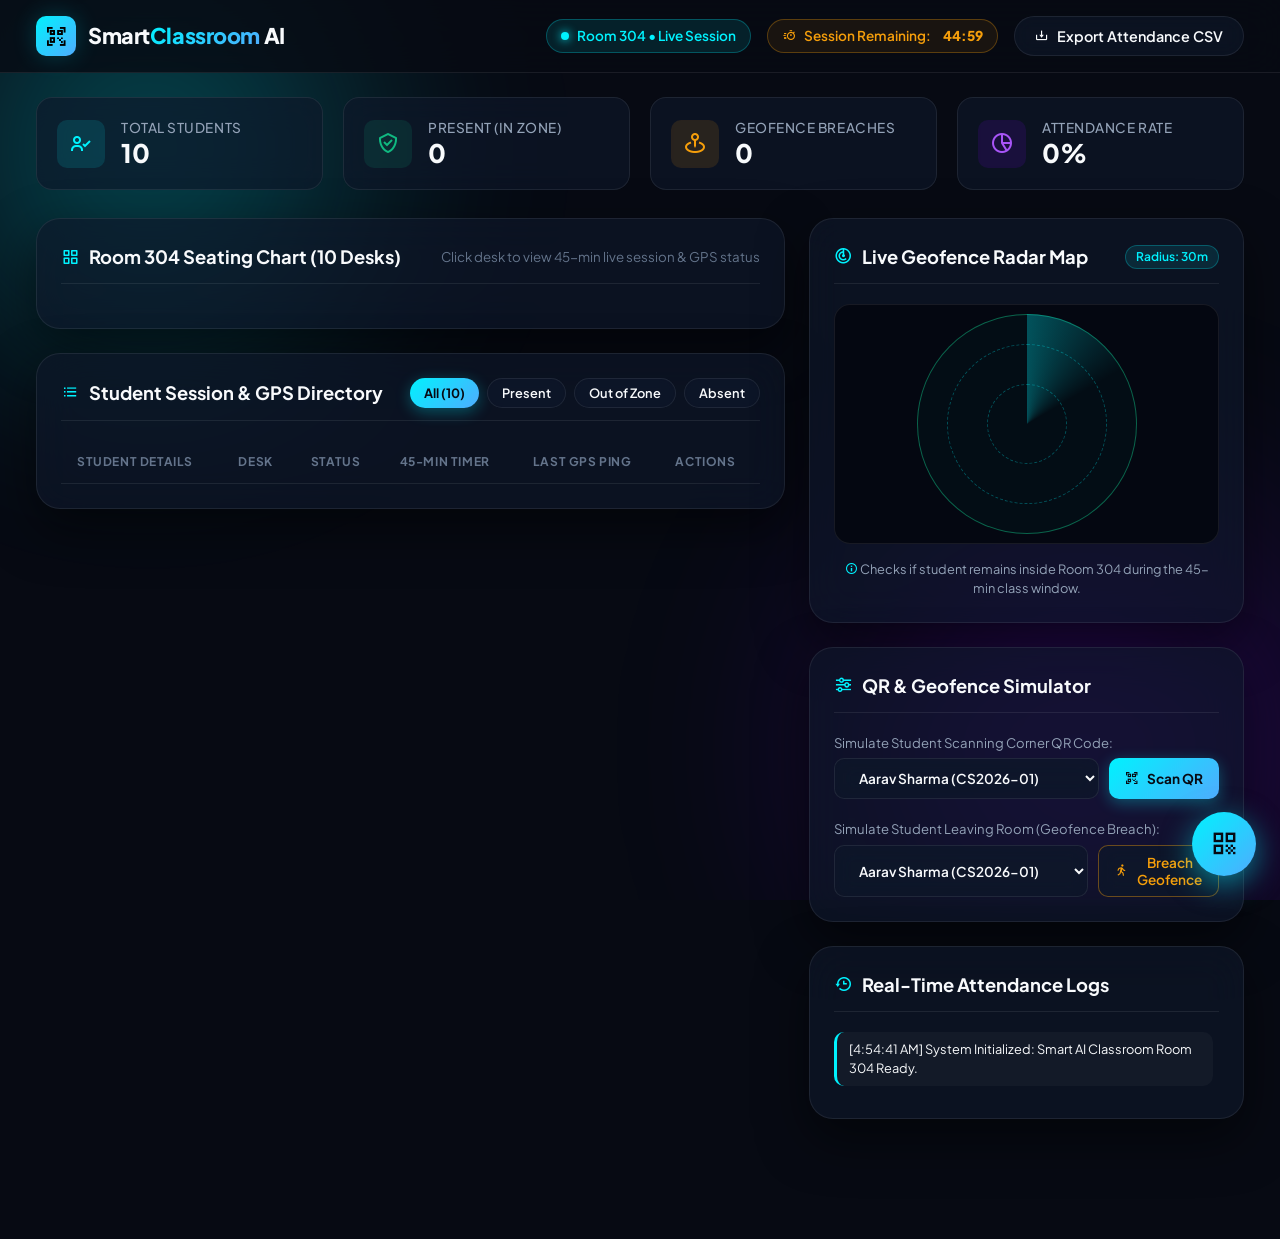
==== index.html @ 7c2583da "Initial commit: Smart Classroom System" ====
<!DOCTYPE html>
<html lang="en">
<head>
    <meta charset="UTF-8">
    <meta name="viewport" content="width=device-width, initial-scale=1.0">
    <meta name="description" content="Smart AI Classroom - Real-time QR Code Attendance, 45-Min Class Timer Session, and Live GPS Geolocation Tracking System.">
    <title>Smart AI Classroom – Live QR Attendance & GPS Tracker</title>
    
    <!-- Fonts & Icons -->
    <link rel="preconnect" href="https://fonts.googleapis.com">
    <link rel="preconnect" href="https://fonts.gstatic.com" crossorigin>
    <link href="https://fonts.googleapis.com/css2?family=Outfit:wght@400;500;600;700;800&family=Plus+Jakarta+Sans:wght@400;500;600;700;800&display=swap" rel="stylesheet">
    <link href="https://unpkg.com/boxicons@2.1.4/css/boxicons.min.css" rel="stylesheet">
    
    <!-- CSS Stylesheet -->
    <link rel="stylesheet" href="css/styles.css">
</head>
<body>

    <!-- Animated Glowing Background -->
    <div class="app-bg-glow">
        <div class="bg-orb bg-orb-1"></div>
        <div class="bg-orb bg-orb-2"></div>
    </div>

    <!-- Toast Notifications Container -->
    <div id="toast-container"></div>

    <!-- ========== NAVIGATION BAR ========== -->
    <nav class="navbar">
        <div class="brand">
            <div class="brand-icon"><i class='bx bx-qr-scan'></i></div>
            <div class="brand-text">Smart<span>Classroom</span> AI</div>
        </div>

        <div class="header-actions">
            <div class="badge-pill">
                <div class="pulse-dot"></div>
                Room 304 • Live Session
            </div>

            <div class="badge-pill" style="border-color: rgba(245, 158, 11, 0.3); color: var(--warning-amber); background: rgba(245, 158, 11, 0.08);">
                <i class='bx bx-timer'></i> Session Remaining: <span id="globalClassTimer" style="margin-left: 4px; font-weight: 800;">45:00</span>
            </div>

            <button class="btn-glass" onclick="App.exportCSVReport()">
                <i class='bx bx-download'></i> Export Attendance CSV
            </button>
        </div>
    </nav>

    <!-- ========== MAIN DASHBOARD CONTAINER ========== -->
    <main class="main-container">

        <!-- Top Metrics Stats Banner -->
        <section class="stats-banner">
            <div class="stat-card">
                <div class="stat-icon cyan"><i class='bx bx-user-check'></i></div>
                <div class="stat-info">
                    <h4>Total Students</h4>
                    <div class="stat-value" id="totalStudentsCount">10</div>
                </div>
            </div>

            <div class="stat-card">
                <div class="stat-icon green"><i class='bx bx-check-shield'></i></div>
                <div class="stat-info">
                    <h4>Present (In Zone)</h4>
                    <div class="stat-value" id="presentCount">0</div>
                </div>
            </div>

            <div class="stat-card">
                <div class="stat-icon amber"><i class='bx bx-map-pin'></i></div>
                <div class="stat-info">
                    <h4>Geofence Breaches</h4>
                    <div class="stat-value" id="breachAlertCount">0</div>
                </div>
            </div>

            <div class="stat-card">
                <div class="stat-icon purple"><i class='bx bx-pie-chart-alt-2'></i></div>
                <div class="stat-info">
                    <h4>Attendance Rate</h4>
                    <div class="stat-value" id="attendanceRate">0%</div>
                </div>
            </div>
        </section>

        <!-- Main Dashboard Grid Layout -->
        <div class="dashboard-grid">

            <!-- LEFT COLUMN: Interactive Seating Grid & Student Roster -->
            <div class="left-column" style="display: flex; flex-direction: column; gap: 24px;">
                
                <!-- Interactive Classroom Seating Grid -->
                <div class="glass-panel">
                    <div class="panel-header">
                        <div class="panel-title">
                            <i class='bx bx-grid-alt'></i> Room 304 Seating Chart (10 Desks)
                        </div>
                        <small style="color: var(--text-muted);">Click desk to view 45-min live session & GPS status</small>
                    </div>

                    <div class="seating-grid-container" id="seatingGridContainer">
                        <!-- Rendered dynamically by app.js -->
                    </div>
                </div>

                <!-- Complete Student Roster Table -->
                <div class="glass-panel">
                    <div class="panel-header">
                        <div class="panel-title">
                            <i class='bx bx-list-ul'></i> Student Session & GPS Directory
                        </div>

                        <div style="display: flex; gap: 8px;">
                            <button class="btn-primary filter-btn" data-filter="all" style="padding: 6px 14px; font-size: 0.8rem;">All (10)</button>
                            <button class="btn-glass filter-btn" data-filter="present" style="padding: 6px 14px; font-size: 0.8rem;">Present</button>
                            <button class="btn-glass filter-btn" data-filter="breach" style="padding: 6px 14px; font-size: 0.8rem;">Out of Zone</button>
                            <button class="btn-glass filter-btn" data-filter="absent" style="padding: 6px 14px; font-size: 0.8rem;">Absent</button>
                        </div>
                    </div>

                    <table class="roster-table">
                        <thead>
                            <tr>
                                <th>Student Details</th>
                                <th>Desk</th>
                                <th>Status</th>
                                <th>45-Min Timer</th>
                                <th>Last GPS Ping</th>
                                <th>Actions</th>
                            </tr>
                        </thead>
                        <tbody id="studentTableBody">
                            <!-- Rendered dynamically by app.js -->
                        </tbody>
                    </table>
                </div>

            </div>

            <!-- RIGHT COLUMN: Radar Geofence Map, QR Simulation Controls, Logs -->
            <div class="right-column" style="display: flex; flex-direction: column; gap: 24px;">

                <!-- Live Classroom Geofence Radar Map -->
                <div class="glass-panel">
                    <div class="panel-header">
                        <div class="panel-title">
                            <i class='bx bx-radar'></i> Live Geofence Radar Map
                        </div>
                        <span class="badge-pill" style="font-size: 0.75rem; padding: 2px 10px;">Radius: 30m</span>
                    </div>

                    <div class="radar-map-container" id="radarMapContainer">
                        <div class="radar-circle radar-circle-1"></div>
                        <div class="radar-circle radar-circle-2"></div>
                        <div class="radar-circle radar-circle-3"></div>
                        <div class="radar-sweep"></div>
                    </div>

                    <div style="font-size: 0.8rem; color: var(--text-secondary); text-align: center;">
                        <i class='bx bx-info-circle' style="color: var(--primary-cyan);"></i> Checks if student remains inside Room 304 during the 45-min class window.
                    </div>
                </div>

                <!-- Simulation & Testing Controls -->
                <div class="glass-panel">
                    <div class="panel-header">
                        <div class="panel-title">
                            <i class='bx bx-slider-alt'></i> QR & Geofence Simulator
                        </div>
                    </div>

                    <!-- Simulate QR Scan -->
                    <form id="simulateScanForm" style="margin-bottom: 20px;">
                        <label style="font-size: 0.82rem; color: var(--text-secondary); display: block; margin-bottom: 6px;">
                            Simulate Student Scanning Corner QR Code:
                        </label>
                        <div style="display: flex; gap: 10px;">
                            <select id="scanStudentSelect" class="btn-glass" style="flex: 1; border-radius: var(--radius-sm); outline: none; font-size: 0.85rem;">
                                <!-- Filled by JS -->
                            </select>
                            <button type="submit" class="btn-primary" style="border-radius: var(--radius-sm); font-size: 0.85rem; padding: 8px 16px;">
                                <i class='bx bx-qr-scan'></i> Scan QR
                            </button>
                        </div>
                    </form>

                    <!-- Simulate Geofence Breach -->
                    <form id="simulateBreachForm">
                        <label style="font-size: 0.82rem; color: var(--text-secondary); display: block; margin-bottom: 6px;">
                            Simulate Student Leaving Room (Geofence Breach):
                        </label>
                        <div style="display: flex; gap: 10px;">
                            <select id="breachStudentSelect" class="btn-glass" style="flex: 1; border-radius: var(--radius-sm); outline: none; font-size: 0.85rem;">
                                <!-- Filled by JS -->
                            </select>
                            <button type="submit" class="btn-glass" style="border-color: rgba(245, 158, 11, 0.4); color: var(--warning-amber); border-radius: var(--radius-sm); font-size: 0.85rem; padding: 8px 16px;">
                                <i class='bx bx-walk'></i> Breach Geofence
                            </button>
                        </div>
                    </form>
                </div>

                <!-- Real-time Activity Logs -->
                <div class="glass-panel">
                    <div class="panel-header">
                        <div class="panel-title">
                            <i class='bx bx-history'></i> Real-Time Attendance Logs
                        </div>
                    </div>

                    <div class="activity-logs-box" id="activityLogsContainer">
                        <!-- Filled dynamically -->
                    </div>
                </div>

            </div>

        </div>

    </main>

    <!-- ========== FLOATING SIDE-CORNER QR CODE WIDGET ========== -->
    <div class="floating-qr-widget">
        <!-- Floating Toggle Button -->
        <button class="qr-toggle-btn" id="qrToggleBtn" title="Open Dynamic Attendance QR Code">
            <i class='bx bx-qr'></i>
        </button>

        <!-- Side Corner QR Modal -->
        <div class="qr-widget-modal" id="qrWidgetModal">
            <div style="display: flex; justify-content: space-between; align-items: center; margin-bottom: 8px;">
                <strong style="font-size: 0.95rem;">Corner Attendance QR</strong>
                <span class="badge-pill" style="font-size: 0.7rem; padding: 2px 8px;">Auto-Refresh 30s</span>
            </div>
            
            <p style="font-size: 0.78rem; color: var(--text-secondary);">
                Scan this QR using student app upon entering Room 304 to register your 45-min class session.
            </p>

            <div class="qr-container" id="qrCodeContainer">
                <!-- QR Code Image Rendered by qrcode.js -->
            </div>

            <div style="text-align: center;">
                <span id="qrTokenHash" style="font-family: monospace; font-size: 0.75rem; color: var(--primary-cyan);">Token: GENERATING...</span>
            </div>
        </div>
    </div>

    <!-- JavaScript Scripts -->
    <script src="data/students.js"></script>
    <script src="js/location.js"></script>
    <script src="js/timer.js"></script>
    <script src="js/qrcode.js"></script>
    <script src="js/app.js"></script>
</body>
</html>
---- css/styles.css ----
/* ============================================================
   SMART CLASSROOM DASHBOARD & QR ATTENDANCE DESIGN SYSTEM
   ============================================================ */

:root {
    --bg-dark: #070a13;
    --bg-card: rgba(15, 23, 42, 0.65);
    --bg-card-hover: rgba(30, 41, 59, 0.85);
    --border-color: rgba(255, 255, 255, 0.08);
    --border-glow: rgba(0, 242, 254, 0.25);
    
    --primary-cyan: #00F2FE;
    --primary-purple: #4FACFE;
    --accent-glow: linear-gradient(135deg, #00F2FE 0%, #4FACFE 100%);
    
    --success-green: #10B981;
    --warning-amber: #F59E0B;
    --danger-rose: #F43F5E;
    
    --text-primary: #F8FAFC;
    --text-secondary: #94A3B8;
    --text-muted: #64748B;
    
    --radius-sm: 10px;
    --radius-md: 16px;
    --radius-lg: 24px;
    --radius-full: 9999px;
    
    --shadow-glass: 0 20px 50px rgba(0, 0, 0, 0.5);
    --shadow-neon: 0 0 25px rgba(0, 242, 254, 0.2);
}

/* Base Styles */
* {
    margin: 0;
    padding: 0;
    box-sizing: border-box;
    font-family: 'Plus Jakarta Sans', 'Outfit', sans-serif;
    -webkit-font-smoothing: antialiased;
}

body {
    background-color: var(--bg-dark);
    color: var(--text-primary);
    min-height: 100vh;
    overflow-x: hidden;
    line-height: 1.5;
}

/* Animated Grid & Glow Overlay */
.app-bg-glow {
    position: fixed;
    inset: 0;
    z-index: -1;
    overflow: hidden;
    pointer-events: none;
}

.bg-orb {
    position: absolute;
    border-radius: 50%;
    filter: blur(100px);
    opacity: 0.35;
    animation: orbFloat 18s ease-in-out infinite alternate;
}

.bg-orb-1 {
    width: 600px;
    height: 600px;
    background: radial-gradient(circle, #00F2FE 0%, rgba(0, 242, 254, 0) 70%);
    top: -150px;
    left: -150px;
}

.bg-orb-2 {
    width: 700px;
    height: 700px;
    background: radial-gradient(circle, #7F00FF 0%, rgba(127, 0, 255, 0) 70%);
    bottom: -200px;
    right: -150px;
    animation-delay: -9s;
}

@keyframes orbFloat {
    0% { transform: translate(0, 0) scale(1); }
    100% { transform: translate(60px, 40px) scale(1.15); }
}

/* Header & Navigation Bar */
.navbar {
    display: flex;
    justify-content: space-between;
    align-items: center;
    padding: 16px 36px;
    background: rgba(7, 10, 19, 0.8);
    backdrop-filter: blur(20px);
    border-bottom: 1px solid var(--border-color);
    position: sticky;
    top: 0;
    z-index: 100;
}

.brand {
    display: flex;
    align-items: center;
    gap: 12px;
    font-size: 1.35rem;
    font-weight: 800;
    letter-spacing: -0.02em;
}

.brand-icon {
    width: 40px;
    height: 40px;
    border-radius: var(--radius-sm);
    background: var(--accent-glow);
    display: flex;
    align-items: center;
    justify-content: center;
    color: #000;
    font-size: 1.4rem;
    box-shadow: var(--shadow-neon);
}

.brand-text span {
    background: var(--accent-glow);
    -webkit-background-clip: text;
    -webkit-text-fill-color: transparent;
}

.header-actions {
    display: flex;
    align-items: center;
    gap: 16px;
}

.badge-pill {
    display: inline-flex;
    align-items: center;
    gap: 8px;
    padding: 6px 14px;
    border-radius: var(--radius-full);
    background: rgba(0, 242, 254, 0.1);
    border: 1px solid rgba(0, 242, 254, 0.25);
    color: var(--primary-cyan);
    font-size: 0.85rem;
    font-weight: 600;
}

.badge-pill .pulse-dot {
    width: 8px;
    height: 8px;
    border-radius: 50%;
    background: var(--primary-cyan);
    box-shadow: 0 0 10px var(--primary-cyan);
    animation: pulse 1.8s infinite;
}

@keyframes pulse {
    0%, 100% { transform: scale(1); opacity: 1; }
    50% { transform: scale(1.4); opacity: 0.5; }
}

.btn-primary {
    display: inline-flex;
    align-items: center;
    gap: 8px;
    padding: 10px 20px;
    border-radius: var(--radius-full);
    background: var(--accent-glow);
    color: #070a13;
    font-weight: 700;
    font-size: 0.9rem;
    border: none;
    cursor: pointer;
    transition: all 0.25s ease;
    box-shadow: 0 4px 15px rgba(0, 242, 254, 0.3);
}

.btn-primary:hover {
    transform: translateY(-2px);
    box-shadow: 0 6px 25px rgba(0, 242, 254, 0.5);
}

.btn-glass {
    display: inline-flex;
    align-items: center;
    gap: 8px;
    padding: 10px 20px;
    border-radius: var(--radius-full);
    background: var(--bg-card);
    border: 1px solid var(--border-color);
    color: var(--text-primary);
    font-weight: 600;
    font-size: 0.9rem;
    cursor: pointer;
    backdrop-filter: blur(10px);
    transition: all 0.25s ease;
}

.btn-glass:hover {
    background: var(--bg-card-hover);
    border-color: rgba(255, 255, 255, 0.2);
}

/* Layout Grid Container */
.main-container {
    max-width: 1440px;
    margin: 0 auto;
    padding: 24px 36px 120px;
}

/* Top Metrics Banner */
.stats-banner {
    display: grid;
    grid-template-columns: repeat(4, 1fr);
    gap: 20px;
    margin-bottom: 28px;
}

.stat-card {
    background: var(--bg-card);
    border: 1px solid var(--border-color);
    border-radius: var(--radius-md);
    padding: 20px;
    backdrop-filter: blur(15px);
    display: flex;
    align-items: center;
    gap: 16px;
    transition: transform 0.25s ease;
}

.stat-card:hover {
    transform: translateY(-3px);
    border-color: var(--border-glow);
}

.stat-icon {
    width: 48px;
    height: 48px;
    border-radius: var(--radius-sm);
    display: flex;
    align-items: center;
    justify-content: center;
    font-size: 1.5rem;
}

.stat-icon.cyan { background: rgba(0, 242, 254, 0.12); color: var(--primary-cyan); }
.stat-icon.green { background: rgba(16, 185, 129, 0.12); color: var(--success-green); }
.stat-icon.amber { background: rgba(245, 158, 11, 0.12); color: var(--warning-amber); }
.stat-icon.purple { background: rgba(127, 0, 255, 0.12); color: #A855F7; }

.stat-info h4 {
    font-size: 0.85rem;
    color: var(--text-secondary);
    font-weight: 500;
    text-transform: uppercase;
    letter-spacing: 0.04em;
}

.stat-info .stat-value {
    font-size: 1.6rem;
    font-weight: 800;
    color: var(--text-primary);
    line-height: 1.2;
}

/* Dashboard Main Content Grid */
.dashboard-grid {
    display: grid;
    grid-template-columns: 2fr 1fr;
    gap: 24px;
}

/* Glass Card */
.glass-panel {
    background: var(--bg-card);
    border: 1px solid var(--border-color);
    border-radius: var(--radius-lg);
    padding: 24px;
    backdrop-filter: blur(20px);
    box-shadow: var(--shadow-glass);
    position: relative;
    overflow: hidden;
}

.panel-header {
    display: flex;
    justify-content: space-between;
    align-items: center;
    margin-bottom: 20px;
    padding-bottom: 12px;
    border-bottom: 1px solid var(--border-color);
}

.panel-title {
    font-size: 1.15rem;
    font-weight: 700;
    display: flex;
    align-items: center;
    gap: 10px;
}

.panel-title i {
    color: var(--primary-cyan);
}

/* Interactive Seating Grid (10 Desks) */
.seating-grid-container {
    display: grid;
    grid-template-columns: repeat(5, 1fr);
    gap: 16px;
    margin-top: 16px;
}

.seat-card {
    background: rgba(15, 23, 42, 0.8);
    border: 1px solid var(--border-color);
    border-radius: var(--radius-md);
    padding: 16px;
    text-align: center;
    position: relative;
    transition: all 0.3s ease;
    cursor: pointer;
}

.seat-card:hover {
    transform: translateY(-4px) scale(1.02);
    box-shadow: 0 10px 25px rgba(0,0,0,0.4);
}

.seat-card.status-present {
    border-color: rgba(16, 185, 129, 0.4);
    background: linear-gradient(180deg, rgba(16, 185, 129, 0.08) 0%, rgba(15, 23, 42, 0.8) 100%);
}

.seat-card.status-absent {
    border-color: rgba(244, 63, 94, 0.3);
    background: linear-gradient(180deg, rgba(244, 63, 94, 0.05) 0%, rgba(15, 23, 42, 0.8) 100%);
}

.seat-card.status-out-of-zone {
    border-color: rgba(245, 158, 11, 0.6);
    background: linear-gradient(180deg, rgba(245, 158, 11, 0.12) 0%, rgba(15, 23, 42, 0.8) 100%);
    animation: alertBorderPulse 2s infinite;
}

@keyframes alertBorderPulse {
    0%, 100% { border-color: rgba(245, 158, 11, 0.8); }
    50% { border-color: rgba(244, 63, 94, 0.9); }
}

.seat-badge {
    position: absolute;
    top: 10px;
    right: 10px;
    font-size: 0.65rem;
    font-weight: 700;
    padding: 2px 8px;
    border-radius: var(--radius-full);
    text-transform: uppercase;
}

.seat-badge.present { background: rgba(16, 185, 129, 0.2); color: var(--success-green); }
.seat-badge.absent { background: rgba(244, 63, 94, 0.2); color: var(--danger-rose); }
.seat-badge.warning { background: rgba(245, 158, 11, 0.2); color: var(--warning-amber); }

.seat-avatar {
    width: 54px;
    height: 54px;
    border-radius: 50%;
    object-fit: cover;
    margin: 8px auto 10px;
    border: 2px solid var(--border-color);
}

.seat-card.status-present .seat-avatar { border-color: var(--success-green); }

.student-name {
    font-size: 0.9rem;
    font-weight: 700;
    white-space: nowrap;
    overflow: hidden;
    text-overflow: ellipsis;
}

.student-roll {
    font-size: 0.75rem;
    color: var(--text-secondary);
}

.timer-pill {
    margin-top: 10px;
    display: inline-block;
    padding: 4px 10px;
    background: rgba(0, 0, 0, 0.4);
    border: 1px solid var(--border-color);
    border-radius: var(--radius-full);
    font-size: 0.75rem;
    font-weight: 700;
    color: var(--primary-cyan);
}

.timer-pill.timer-warning {
    color: var(--danger-rose);
    border-color: rgba(244, 63, 94, 0.4);
    animation: pulse 1s infinite;
}

/* Student Roster Table */
.roster-table {
    width: 100%;
    border-collapse: collapse;
    margin-top: 12px;
}

.roster-table th {
    text-align: left;
    padding: 12px 16px;
    font-size: 0.75rem;
    text-transform: uppercase;
    color: var(--text-muted);
    letter-spacing: 0.05em;
    border-bottom: 1px solid var(--border-color);
}

.roster-table td {
    padding: 14px 16px;
    border-bottom: 1px solid var(--border-color);
    font-size: 0.88rem;
}

.roster-table tr:hover {
    background: rgba(255, 255, 255, 0.02);
}

.user-cell {
    display: flex;
    align-items: center;
    gap: 12px;
}

.user-cell img {
    width: 36px;
    height: 36px;
    border-radius: 50%;
    object-fit: cover;
}

/* Radar Geofence Map Simulator */
.radar-map-container {
    width: 100%;
    height: 240px;
    border-radius: var(--radius-md);
    background: #040711;
    border: 1px solid var(--border-color);
    position: relative;
    overflow: hidden;
    display: flex;
    align-items: center;
    justify-content: center;
    margin-bottom: 16px;
}

.radar-circle {
    position: absolute;
    border-radius: 50%;
    border: 1px dashed rgba(0, 242, 254, 0.3);
}

.radar-circle-1 { width: 80px; height: 80px; }
.radar-circle-2 { width: 160px; height: 160px; }
.radar-circle-3 { width: 220px; height: 220px; border-style: solid; border-color: rgba(16, 185, 129, 0.5); background: rgba(16, 185, 129, 0.04); }

.radar-sweep {
    position: absolute;
    width: 220px;
    height: 220px;
    border-radius: 50%;
    background: conic-gradient(from 0deg, rgba(0, 242, 254, 0.3) 0deg, transparent 60deg);
    animation: sweep 4s linear infinite;
}

@keyframes sweep {
    0% { transform: rotate(0deg); }
    100% { transform: rotate(360deg); }
}

.radar-pin {
    position: absolute;
    width: 10px;
    height: 10px;
    border-radius: 50%;
    background: var(--primary-cyan);
    box-shadow: 0 0 10px var(--primary-cyan);
    cursor: pointer;
    transition: all 0.3s;
}

.radar-pin.pin-breach {
    background: var(--warning-amber);
    box-shadow: 0 0 12px var(--warning-amber);
    animation: alertPulse 1s infinite;
}

/* Floating Side-Corner QR Widget */
.floating-qr-widget {
    position: fixed;
    bottom: 24px;
    right: 24px;
    z-index: 1000;
}

.qr-toggle-btn {
    width: 64px;
    height: 64px;
    border-radius: 50%;
    background: var(--accent-glow);
    border: none;
    color: #070a13;
    font-size: 1.8rem;
    display: flex;
    align-items: center;
    justify-content: center;
    cursor: pointer;
    box-shadow: 0 8px 30px rgba(0, 242, 254, 0.5);
    transition: transform 0.3s ease;
}

.qr-toggle-btn:hover {
    transform: scale(1.08) rotate(5deg);
}

.qr-widget-modal {
    position: absolute;
    bottom: 80px;
    right: 0;
    width: 320px;
    background: rgba(15, 23, 42, 0.95);
    border: 1px solid var(--border-glow);
    backdrop-filter: blur(25px);
    border-radius: var(--radius-lg);
    padding: 20px;
    box-shadow: 0 20px 60px rgba(0, 0, 0, 0.7);
    display: none;
    animation: slideUp 0.3s cubic-bezier(0.16, 1, 0.3, 1) forwards;
}

.qr-widget-modal.active {
    display: block;
}

@keyframes slideUp {
    from { opacity: 0; transform: translateY(20px); }
    to { opacity: 1; transform: translateY(0); }
}

.qr-container {
    width: 180px;
    height: 180px;
    margin: 16px auto;
    background: #0B0F19;
    border-radius: var(--radius-md);
    padding: 10px;
    display: flex;
    align-items: center;
    justify-content: center;
    border: 1px solid var(--border-color);
}

.qr-code-img {
    width: 100%;
    height: 100%;
    object-fit: contain;
    border-radius: 8px;
}

/* Logs Box */
.activity-logs-box {
    max-height: 200px;
    overflow-y: auto;
    padding-right: 6px;
}

.log-item {
    font-size: 0.8rem;
    padding: 8px 12px;
    border-radius: var(--radius-sm);
    background: rgba(255, 255, 255, 0.03);
    border-left: 3px solid var(--primary-cyan);
    margin-bottom: 8px;
}

/* Toast Notifications */
#toast-container {
    position: fixed;
    top: 24px;
    right: 24px;
    z-index: 2000;
    display: flex;
    flex-direction: column;
    gap: 10px;
}

.toast {
    padding: 14px 20px;
    border-radius: var(--radius-md);
    background: rgba(15, 23, 42, 0.95);
    border: 1px solid var(--border-color);
    color: #fff;
    font-size: 0.88rem;
    font-weight: 600;
    box-shadow: 0 10px 30px rgba(0, 0, 0, 0.5);
    backdrop-filter: blur(20px);
    animation: fadeIn 0.3s forwards;
}

.toast.success { border-color: var(--success-green); border-left: 4px solid var(--success-green); }
.toast.warning { border-color: var(--warning-amber); border-left: 4px solid var(--warning-amber); }
.toast.error { border-color: var(--danger-rose); border-left: 4px solid var(--danger-rose); }
.toast.info { border-color: var(--primary-cyan); border-left: 4px solid var(--primary-cyan); }

@keyframes fadeIn {
    from { opacity: 0; transform: translateX(50px); }
    to { opacity: 1; transform: translateX(0); }
}

/* Responsive adjustments */
@media (max-width: 1024px) {
    .stats-banner { grid-template-columns: repeat(2, 1fr); }
    .dashboard-grid { grid-template-columns: 1fr; }
    .seating-grid-container { grid-template-columns: repeat(3, 1fr); }
}

@media (max-width: 640px) {
    .stats-banner { grid-template-columns: 1fr; }
    .seating-grid-container { grid-template-columns: repeat(2, 1fr); }
    .main-container { padding: 16px; }
}
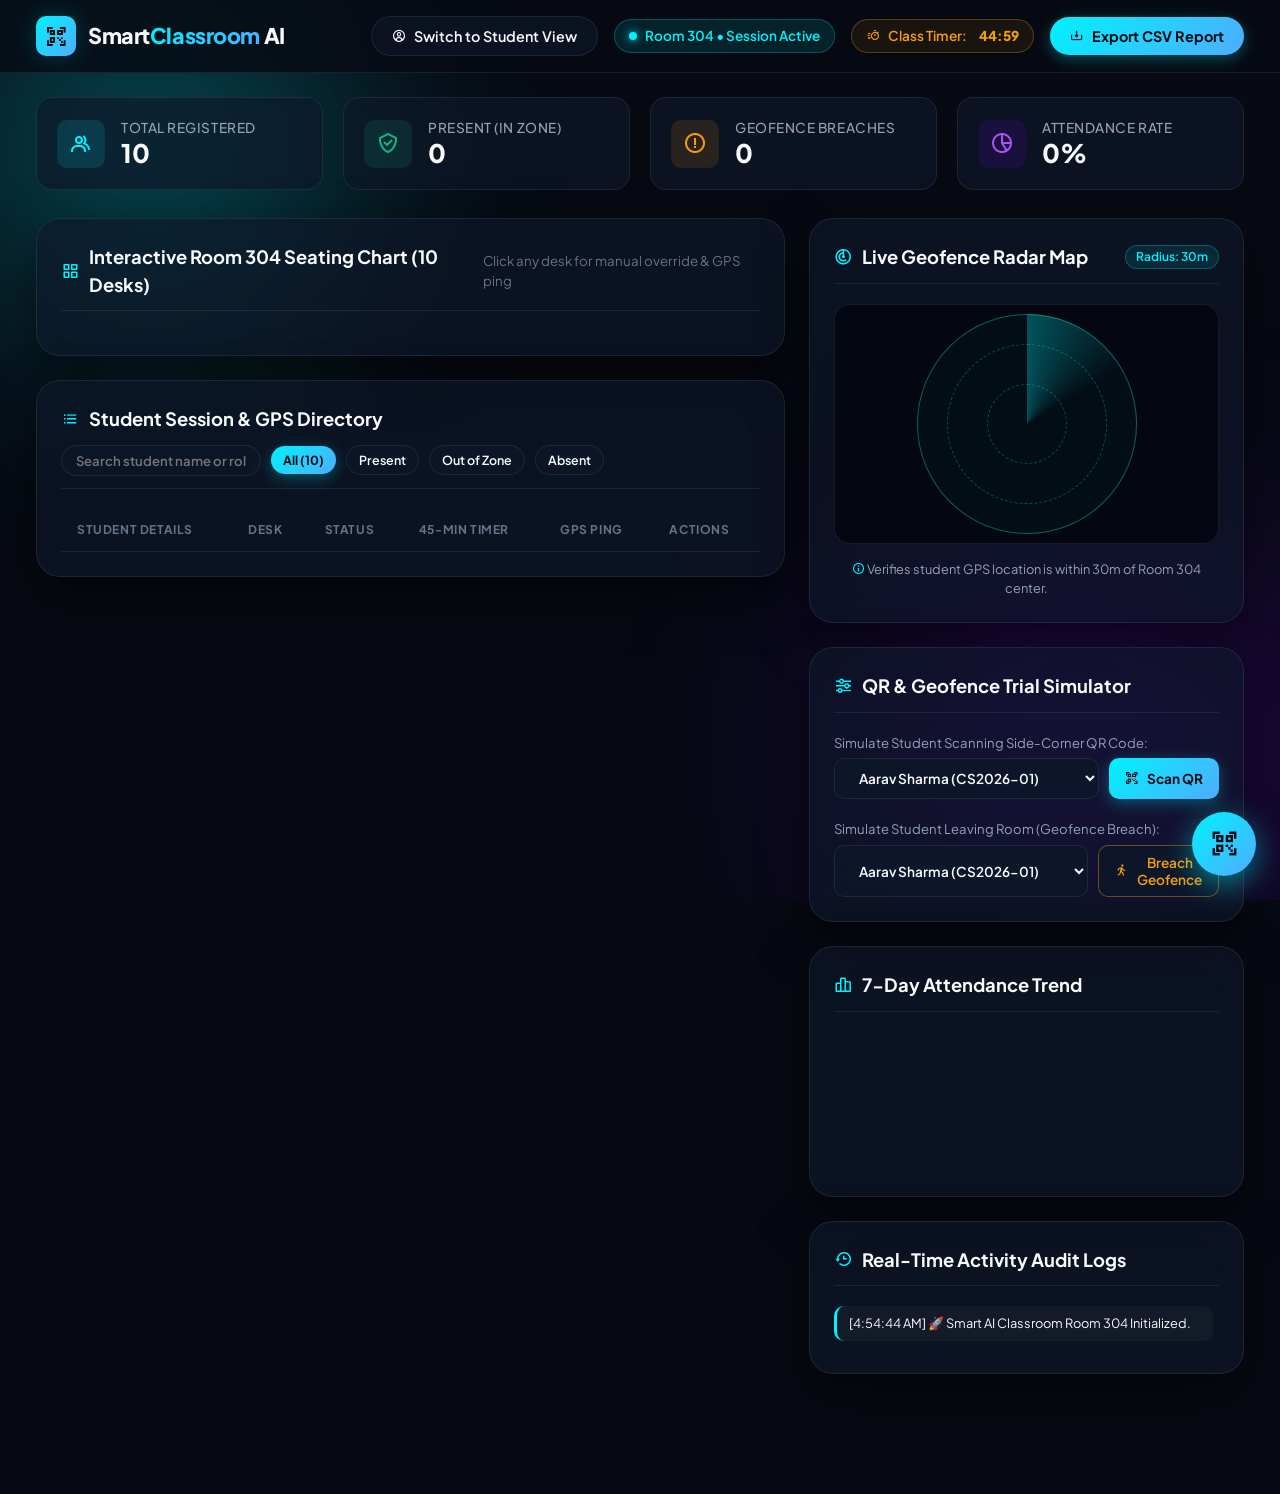
==== commit 10f14f29: "feat: Upgrade QR Engine to standalone Canvas, add Student Self-Portal, Desk Controls & 7-Day Trend C" ====
--- a/index.html
+++ b/index.html
@@ -34,17 +34,21 @@
         </div>
 
         <div class="header-actions">
+            <button class="btn-glass" id="roleToggleBtn">
+                <i class='bx bx-user-circle'></i> Switch to Student View
+            </button>
+
             <div class="badge-pill">
                 <div class="pulse-dot"></div>
-                Room 304 • Live Session
+                Room 304 • Session Active
             </div>
 
             <div class="badge-pill" style="border-color: rgba(245, 158, 11, 0.3); color: var(--warning-amber); background: rgba(245, 158, 11, 0.08);">
-                <i class='bx bx-timer'></i> Session Remaining: <span id="globalClassTimer" style="margin-left: 4px; font-weight: 800;">45:00</span>
-            </div>
-
-            <button class="btn-glass" onclick="App.exportCSVReport()">
-                <i class='bx bx-download'></i> Export Attendance CSV
+                <i class='bx bx-timer'></i> Class Timer: <span id="globalClassTimer" style="margin-left: 4px; font-weight: 800;">45:00</span>
+            </div>
+
+            <button class="btn-primary" onclick="App.exportCSVReport()">
+                <i class='bx bx-download'></i> Export CSV Report
             </button>
         </div>
     </nav>
@@ -55,9 +59,9 @@
         <!-- Top Metrics Stats Banner -->
         <section class="stats-banner">
             <div class="stat-card">
-                <div class="stat-icon cyan"><i class='bx bx-user-check'></i></div>
+                <div class="stat-icon cyan"><i class='bx bx-group'></i></div>
                 <div class="stat-info">
-                    <h4>Total Students</h4>
+                    <h4>Total Registered</h4>
                     <div class="stat-value" id="totalStudentsCount">10</div>
                 </div>
             </div>
@@ -71,7 +75,7 @@
             </div>
 
             <div class="stat-card">
-                <div class="stat-icon amber"><i class='bx bx-map-pin'></i></div>
+                <div class="stat-icon amber"><i class='bx bx-error-circle'></i></div>
                 <div class="stat-info">
                     <h4>Geofence Breaches</h4>
                     <div class="stat-value" id="breachAlertCount">0</div>
@@ -87,19 +91,19 @@
             </div>
         </section>
 
-        <!-- Main Dashboard Grid Layout -->
-        <div class="dashboard-grid">
+        <!-- TEACHER CONTROL DASHBOARD VIEW -->
+        <div class="dashboard-grid" id="teacherDashboard">
 
             <!-- LEFT COLUMN: Interactive Seating Grid & Student Roster -->
             <div class="left-column" style="display: flex; flex-direction: column; gap: 24px;">
                 
-                <!-- Interactive Classroom Seating Grid -->
-                <div class="glass-panel">
-                    <div class="panel-header">
-                        <div class="panel-title">
-                            <i class='bx bx-grid-alt'></i> Room 304 Seating Chart (10 Desks)
-                        </div>
-                        <small style="color: var(--text-muted);">Click desk to view 45-min live session & GPS status</small>
+                <!-- Interactive Classroom Seating Grid (10 Desks) -->
+                <div class="glass-panel">
+                    <div class="panel-header">
+                        <div class="panel-title">
+                            <i class='bx bx-grid-alt'></i> Interactive Room 304 Seating Chart (10 Desks)
+                        </div>
+                        <small style="color: var(--text-muted);">Click any desk for manual override & GPS ping</small>
                     </div>
 
                     <div class="seating-grid-container" id="seatingGridContainer">
@@ -107,18 +111,20 @@
                     </div>
                 </div>
 
-                <!-- Complete Student Roster Table -->
-                <div class="glass-panel">
-                    <div class="panel-header">
+                <!-- Complete Student Roster Directory -->
+                <div class="glass-panel">
+                    <div class="panel-header" style="flex-wrap: wrap; gap: 12px;">
                         <div class="panel-title">
                             <i class='bx bx-list-ul'></i> Student Session & GPS Directory
                         </div>
 
-                        <div style="display: flex; gap: 8px;">
-                            <button class="btn-primary filter-btn" data-filter="all" style="padding: 6px 14px; font-size: 0.8rem;">All (10)</button>
-                            <button class="btn-glass filter-btn" data-filter="present" style="padding: 6px 14px; font-size: 0.8rem;">Present</button>
-                            <button class="btn-glass filter-btn" data-filter="breach" style="padding: 6px 14px; font-size: 0.8rem;">Out of Zone</button>
-                            <button class="btn-glass filter-btn" data-filter="absent" style="padding: 6px 14px; font-size: 0.8rem;">Absent</button>
+                        <div style="display: flex; gap: 10px; align-items: center;">
+                            <input type="text" id="studentSearchInput" placeholder="Search student name or roll..." class="btn-glass" style="padding: 6px 14px; font-size: 0.82rem; outline: none; border-radius: var(--radius-full); width: 200px;">
+
+                            <button class="btn-primary filter-btn" data-filter="all" style="padding: 6px 12px; font-size: 0.78rem;">All (10)</button>
+                            <button class="btn-glass filter-btn" data-filter="present" style="padding: 6px 12px; font-size: 0.78rem;">Present</button>
+                            <button class="btn-glass filter-btn" data-filter="breach" style="padding: 6px 12px; font-size: 0.78rem;">Out of Zone</button>
+                            <button class="btn-glass filter-btn" data-filter="absent" style="padding: 6px 12px; font-size: 0.78rem;">Absent</button>
                         </div>
                     </div>
 
@@ -129,7 +135,7 @@
                                 <th>Desk</th>
                                 <th>Status</th>
                                 <th>45-Min Timer</th>
-                                <th>Last GPS Ping</th>
+                                <th>GPS Ping</th>
                                 <th>Actions</th>
                             </tr>
                         </thead>
@@ -141,7 +147,7 @@
 
             </div>
 
-            <!-- RIGHT COLUMN: Radar Geofence Map, QR Simulation Controls, Logs -->
+            <!-- RIGHT COLUMN: Radar Geofence Map, Simulation Controls, Weekly Trends -->
             <div class="right-column" style="display: flex; flex-direction: column; gap: 24px;">
 
                 <!-- Live Classroom Geofence Radar Map -->
@@ -161,22 +167,22 @@
                     </div>
 
                     <div style="font-size: 0.8rem; color: var(--text-secondary); text-align: center;">
-                        <i class='bx bx-info-circle' style="color: var(--primary-cyan);"></i> Checks if student remains inside Room 304 during the 45-min class window.
-                    </div>
-                </div>
-
-                <!-- Simulation & Testing Controls -->
-                <div class="glass-panel">
-                    <div class="panel-header">
-                        <div class="panel-title">
-                            <i class='bx bx-slider-alt'></i> QR & Geofence Simulator
+                        <i class='bx bx-info-circle' style="color: var(--primary-cyan);"></i> Verifies student GPS location is within 30m of Room 304 center.
+                    </div>
+                </div>
+
+                <!-- Simulation & Trial Controls -->
+                <div class="glass-panel">
+                    <div class="panel-header">
+                        <div class="panel-title">
+                            <i class='bx bx-slider-alt'></i> QR & Geofence Trial Simulator
                         </div>
                     </div>
 
                     <!-- Simulate QR Scan -->
                     <form id="simulateScanForm" style="margin-bottom: 20px;">
                         <label style="font-size: 0.82rem; color: var(--text-secondary); display: block; margin-bottom: 6px;">
-                            Simulate Student Scanning Corner QR Code:
+                            Simulate Student Scanning Side-Corner QR Code:
                         </label>
                         <div style="display: flex; gap: 10px;">
                             <select id="scanStudentSelect" class="btn-glass" style="flex: 1; border-radius: var(--radius-sm); outline: none; font-size: 0.85rem;">
@@ -204,11 +210,24 @@
                     </form>
                 </div>
 
+                <!-- 7-Day Attendance Trend Chart -->
+                <div class="glass-panel">
+                    <div class="panel-header">
+                        <div class="panel-title">
+                            <i class='bx bx-bar-chart-alt-2'></i> 7-Day Attendance Trend
+                        </div>
+                    </div>
+
+                    <div id="weeklyTrendGraph" style="height: 140px; display: flex; gap: 12px; align-items: flex-end; padding-top: 10px;">
+                        <!-- Filled dynamically by app.js -->
+                    </div>
+                </div>
+
                 <!-- Real-time Activity Logs -->
                 <div class="glass-panel">
                     <div class="panel-header">
                         <div class="panel-title">
-                            <i class='bx bx-history'></i> Real-Time Attendance Logs
+                            <i class='bx bx-history'></i> Real-Time Activity Audit Logs
                         </div>
                     </div>
 
@@ -219,6 +238,53 @@
 
             </div>
 
+        </div>
+
+        <!-- STUDENT SELF-PORTAL APP VIEW (Hidden by Default) -->
+        <div id="studentPortalSection" style="display: none; max-width: 600px; margin: 0 auto;">
+            <div class="glass-panel" style="text-align: center; padding: 36px 24px;">
+                <div style="display: flex; justify-content: space-between; align-items: center; margin-bottom: 20px;">
+                    <label style="font-size: 0.85rem; color: var(--text-secondary);">Select Student Identity:</label>
+                    <select id="studentPortalSelect" class="btn-glass" style="border-radius: var(--radius-full); font-size: 0.85rem; padding: 6px 14px;">
+                        <!-- Filled by JS -->
+                    </select>
+                </div>
+
+                <img id="portalStudentAvatar" src="" alt="Student Avatar" style="width: 90px; height: 90px; border-radius: 50%; border: 3px solid var(--primary-cyan); margin-bottom: 12px; object-fit: cover;">
+
+                <h2 id="portalStudentName" style="font-size: 1.6rem; font-weight: 800;">Aarav Sharma</h2>
+                <p id="portalStudentRoll" style="color: var(--text-secondary); font-size: 0.9rem; margin-bottom: 20px;">CS2026-01 • Desk 1A</p>
+
+                <div id="portalStatusBadge" class="seat-badge absent" style="font-size: 0.9rem; padding: 6px 18px; margin-bottom: 24px; display: inline-block;">NOT CHECKED IN</div>
+
+                <!-- Live Timer Card -->
+                <div style="background: rgba(0,0,0,0.4); border: 1px solid var(--border-color); border-radius: var(--radius-md); padding: 20px; margin-bottom: 24px;">
+                    <div style="font-size: 0.8rem; text-transform: uppercase; color: var(--text-muted); letter-spacing: 0.05em;">Active Class Session Timer</div>
+                    <div id="studentPortalTimer" style="font-size: 3rem; font-weight: 800; color: var(--primary-cyan); line-height: 1.2;">45:00</div>
+                    <small style="color: var(--text-secondary);">Session automatically expires after 45 minutes</small>
+                </div>
+
+                <!-- Distance to Classroom -->
+                <div style="display: flex; justify-content: space-around; background: rgba(255,255,255,0.02); padding: 16px; border-radius: var(--radius-md); border: 1px solid var(--border-color); margin-bottom: 24px;">
+                    <div>
+                        <small style="color: var(--text-muted); display: block;">Distance to Room 304</small>
+                        <strong id="portalDistanceText" style="font-size: 1.2rem; color: var(--success-green);">12 Meters</strong>
+                    </div>
+                    <div>
+                        <small style="color: var(--text-muted); display: block;">Geofence Radius</small>
+                        <strong style="font-size: 1.2rem; color: var(--primary-cyan);">30 Meters</strong>
+                    </div>
+                </div>
+
+                <div style="display: flex; gap: 12px; justify-content: center;">
+                    <button class="btn-primary" style="flex: 1; justify-content: center;" onclick="QREngine.processScan(AppState.selectedStudentId)">
+                        <i class='bx bx-qr-scan'></i> Check In via QR
+                    </button>
+                    <button class="btn-glass" style="flex: 1; justify-content: center;" onclick="LocationEngine.pingRealGPS(AppState.selectedStudentId)">
+                        <i class='bx bx-map-pin'></i> Ping Live GPS
+                    </button>
+                </div>
+            </div>
         </div>
 
     </main>
@@ -227,26 +293,51 @@
     <div class="floating-qr-widget">
         <!-- Floating Toggle Button -->
         <button class="qr-toggle-btn" id="qrToggleBtn" title="Open Dynamic Attendance QR Code">
-            <i class='bx bx-qr'></i>
+            <i class='bx bx-qr-scan'></i>
         </button>
 
         <!-- Side Corner QR Modal -->
         <div class="qr-widget-modal" id="qrWidgetModal">
             <div style="display: flex; justify-content: space-between; align-items: center; margin-bottom: 8px;">
                 <strong style="font-size: 0.95rem;">Corner Attendance QR</strong>
-                <span class="badge-pill" style="font-size: 0.7rem; padding: 2px 8px;">Auto-Refresh 30s</span>
+                <button class="btn-glass" id="refreshQrBtn" style="padding: 2px 8px; font-size: 0.7rem;">Refresh</button>
             </div>
             
-            <p style="font-size: 0.78rem; color: var(--text-secondary);">
-                Scan this QR using student app upon entering Room 304 to register your 45-min class session.
+            <p style="font-size: 0.78rem; color: var(--text-secondary); margin-bottom: 10px;">
+                Scan this dynamic QR token upon entering Room 304 to register your 45-min class session.
             </p>
 
-            <div class="qr-container" id="qrCodeContainer">
-                <!-- QR Code Image Rendered by qrcode.js -->
-            </div>
-
-            <div style="text-align: center;">
-                <span id="qrTokenHash" style="font-family: monospace; font-size: 0.75rem; color: var(--primary-cyan);">Token: GENERATING...</span>
+            <div class="qr-container" style="background: #0B0F19; border-radius: var(--radius-md); padding: 12px; display: flex; justify-content: center; align-items: center;">
+                <!-- High-contrast Standalone Canvas QR Renderer (100% Reliable, Zero Network Dependency) -->
+                <canvas id="qrCanvasElem" width="180" height="180" style="border-radius: 8px;"></canvas>
+            </div>
+
+            <div style="display: flex; justify-content: space-between; align-items: center; margin-top: 10px;">
+                <span id="qrTokenHash" style="font-family: monospace; font-size: 0.72rem; color: var(--primary-cyan);">Token: GENERATING...</span>
+                <span style="font-size: 0.72rem; color: var(--text-muted);">Auto-refresh: <strong id="qrCountdownText" style="color: var(--warning-amber);">30s</strong></span>
+            </div>
+        </div>
+    </div>
+
+    <!-- DESK MANUAL CONTROL MODAL -->
+    <div id="deskModal" style="position: fixed; inset: 0; background: rgba(0,0,0,0.7); backdrop-filter: blur(10px); z-index: 3000; display: none; align-items: center; justify-content: center;">
+        <div class="glass-panel" style="width: 380px; text-align: center; border-color: var(--border-glow);">
+            <h3 id="deskModalTitle" style="font-size: 1.3rem; font-weight: 800; margin-bottom: 12px;">Desk Control</h3>
+            <p id="deskModalInfo" style="font-size: 0.85rem; color: var(--text-secondary); margin-bottom: 20px; line-height: 1.6; text-align: left; background: rgba(0,0,0,0.3); padding: 12px; border-radius: 8px;"></p>
+
+            <div style="display: flex; flex-direction: column; gap: 10px;">
+                <button class="btn-primary" onclick="QREngine.processScan(AppState.selectedStudentId); App.closeDeskModal();">
+                    <i class='bx bx-check-circle'></i> Mark Present & Start 45-Min Session
+                </button>
+                <button class="btn-glass" style="border-color: rgba(245, 158, 11, 0.4); color: var(--warning-amber);" onclick="LocationEngine.triggerBreach(AppState.selectedStudentId); App.closeDeskModal();">
+                    <i class='bx bx-walk'></i> Simulate Geofence Breach
+                </button>
+                <button class="btn-glass" onclick="LocationEngine.pingRealGPS(AppState.selectedStudentId); App.closeDeskModal();">
+                    <i class='bx bx-map-pin'></i> Ping Device Live GPS
+                </button>
+                <button class="btn-glass" style="border-color: rgba(244, 63, 94, 0.4); color: var(--danger-rose);" onclick="App.closeDeskModal();">
+                    Close
+                </button>
             </div>
         </div>
     </div>
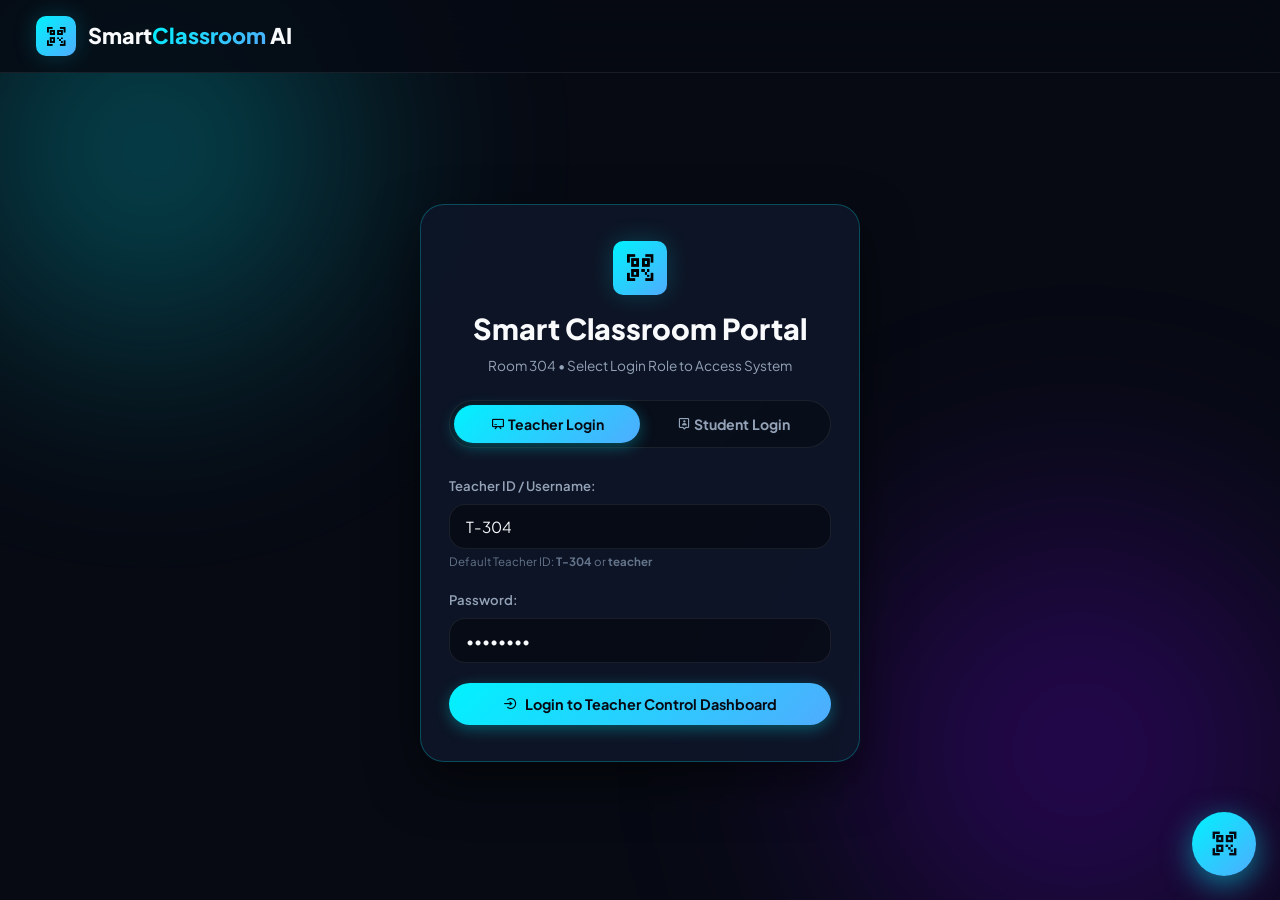
==== commit 4b31faf0: "feat: Add Dual Login Gateway, Location Zone Prediction, Class Alarm Bell, Timetable & Real-Time Grou" ====
--- a/index.html
+++ b/index.html
@@ -3,8 +3,8 @@
 <head>
     <meta charset="UTF-8">
     <meta name="viewport" content="width=device-width, initial-scale=1.0">
-    <meta name="description" content="Smart AI Classroom - Real-time QR Code Attendance, 45-Min Class Timer Session, and Live GPS Geolocation Tracking System.">
-    <title>Smart AI Classroom – Live QR Attendance & GPS Tracker</title>
+    <meta name="description" content="Smart AI Classroom System - Dual Authentication Gateway, Real-time QR Code Attendance, 45-Min Class Session Timers, GPS Geofencing, Teacher/Student Portals & Live Group Chat.">
+    <title>Smart AI Classroom System – Portal Gateway & GPS Tracker</title>
     
     <!-- Fonts & Icons -->
     <link rel="preconnect" href="https://fonts.googleapis.com">
@@ -33,261 +33,388 @@
             <div class="brand-text">Smart<span>Classroom</span> AI</div>
         </div>
 
-        <div class="header-actions">
-            <button class="btn-glass" id="roleToggleBtn">
-                <i class='bx bx-user-circle'></i> Switch to Student View
+        <div class="header-actions" id="userNavbarActions" style="display: none;">
+            <div class="badge-pill" id="navUserBadge">
+                <i class='bx bx-user-check'></i> Logged In
+            </div>
+
+            <div class="badge-pill" style="border-color: rgba(245, 158, 11, 0.3); color: var(--warning-amber); background: rgba(245, 158, 11, 0.08);">
+                <i class='bx bx-timer'></i> Session Timer: <span id="globalClassTimer" style="margin-left: 4px; font-weight: 800;">45:00</span>
+            </div>
+
+            <button class="btn-glass" id="triggerClassAlarmBtn" style="border-color: rgba(245, 158, 11, 0.4); color: var(--warning-amber);">
+                <i class='bx bx-bell'></i> Trigger Class Alarm
             </button>
 
-            <div class="badge-pill">
-                <div class="pulse-dot"></div>
-                Room 304 • Session Active
-            </div>
-
-            <div class="badge-pill" style="border-color: rgba(245, 158, 11, 0.3); color: var(--warning-amber); background: rgba(245, 158, 11, 0.08);">
-                <i class='bx bx-timer'></i> Class Timer: <span id="globalClassTimer" style="margin-left: 4px; font-weight: 800;">45:00</span>
-            </div>
-
             <button class="btn-primary" onclick="App.exportCSVReport()">
-                <i class='bx bx-download'></i> Export CSV Report
+                <i class='bx bx-download'></i> Export CSV
+            </button>
+
+            <button class="btn-glass" id="logoutBtn" style="border-color: rgba(244, 63, 94, 0.4); color: var(--danger-rose);">
+                <i class='bx bx-log-out'></i> Logout
             </button>
         </div>
     </nav>
 
-    <!-- ========== MAIN DASHBOARD CONTAINER ========== -->
-    <main class="main-container">
-
-        <!-- Top Metrics Stats Banner -->
-        <section class="stats-banner">
-            <div class="stat-card">
-                <div class="stat-icon cyan"><i class='bx bx-group'></i></div>
-                <div class="stat-info">
-                    <h4>Total Registered</h4>
-                    <div class="stat-value" id="totalStudentsCount">10</div>
-                </div>
-            </div>
-
-            <div class="stat-card">
-                <div class="stat-icon green"><i class='bx bx-check-shield'></i></div>
-                <div class="stat-info">
-                    <h4>Present (In Zone)</h4>
-                    <div class="stat-value" id="presentCount">0</div>
-                </div>
-            </div>
-
-            <div class="stat-card">
-                <div class="stat-icon amber"><i class='bx bx-error-circle'></i></div>
-                <div class="stat-info">
-                    <h4>Geofence Breaches</h4>
-                    <div class="stat-value" id="breachAlertCount">0</div>
-                </div>
-            </div>
-
-            <div class="stat-card">
-                <div class="stat-icon purple"><i class='bx bx-pie-chart-alt-2'></i></div>
-                <div class="stat-info">
-                    <h4>Attendance Rate</h4>
-                    <div class="stat-value" id="attendanceRate">0%</div>
-                </div>
-            </div>
-        </section>
-
-        <!-- TEACHER CONTROL DASHBOARD VIEW -->
-        <div class="dashboard-grid" id="teacherDashboard">
-
-            <!-- LEFT COLUMN: Interactive Seating Grid & Student Roster -->
-            <div class="left-column" style="display: flex; flex-direction: column; gap: 24px;">
-                
-                <!-- Interactive Classroom Seating Grid (10 Desks) -->
-                <div class="glass-panel">
-                    <div class="panel-header">
-                        <div class="panel-title">
-                            <i class='bx bx-grid-alt'></i> Interactive Room 304 Seating Chart (10 Desks)
-                        </div>
-                        <small style="color: var(--text-muted);">Click any desk for manual override & GPS ping</small>
-                    </div>
-
-                    <div class="seating-grid-container" id="seatingGridContainer">
-                        <!-- Rendered dynamically by app.js -->
-                    </div>
-                </div>
-
-                <!-- Complete Student Roster Directory -->
-                <div class="glass-panel">
-                    <div class="panel-header" style="flex-wrap: wrap; gap: 12px;">
-                        <div class="panel-title">
-                            <i class='bx bx-list-ul'></i> Student Session & GPS Directory
-                        </div>
-
-                        <div style="display: flex; gap: 10px; align-items: center;">
-                            <input type="text" id="studentSearchInput" placeholder="Search student name or roll..." class="btn-glass" style="padding: 6px 14px; font-size: 0.82rem; outline: none; border-radius: var(--radius-full); width: 200px;">
-
-                            <button class="btn-primary filter-btn" data-filter="all" style="padding: 6px 12px; font-size: 0.78rem;">All (10)</button>
-                            <button class="btn-glass filter-btn" data-filter="present" style="padding: 6px 12px; font-size: 0.78rem;">Present</button>
-                            <button class="btn-glass filter-btn" data-filter="breach" style="padding: 6px 12px; font-size: 0.78rem;">Out of Zone</button>
-                            <button class="btn-glass filter-btn" data-filter="absent" style="padding: 6px 12px; font-size: 0.78rem;">Absent</button>
-                        </div>
-                    </div>
-
-                    <table class="roster-table">
-                        <thead>
-                            <tr>
-                                <th>Student Details</th>
-                                <th>Desk</th>
-                                <th>Status</th>
-                                <th>45-Min Timer</th>
-                                <th>GPS Ping</th>
-                                <th>Actions</th>
-                            </tr>
-                        </thead>
-                        <tbody id="studentTableBody">
+    <!-- ========== 1. DUAL AUTHENTICATION LOGIN GATEWAY ========== -->
+    <div class="login-gateway-view" id="loginGatewayView">
+        <div class="login-card">
+            <div style="text-align: center; margin-bottom: 24px;">
+                <div class="brand-icon" style="margin: 0 auto 12px; width: 54px; height: 54px; font-size: 2rem;">
+                    <i class='bx bx-qr-scan'></i>
+                </div>
+                <h1 style="font-size: 1.8rem; font-weight: 800; margin-bottom: 6px;">Smart Classroom Portal</h1>
+                <p style="font-size: 0.85rem; color: var(--text-secondary);">Room 304 • Select Login Role to Access System</p>
+            </div>
+
+            <!-- Dual Role Tabs -->
+            <div class="login-tabs">
+                <button class="login-tab-btn active" id="teacherTabBtn">
+                    <i class='bx bx-chalkboard'></i> Teacher Login
+                </button>
+                <button class="login-tab-btn" id="studentTabBtn">
+                    <i class='bx bx-user-pin'></i> Student Login
+                </button>
+            </div>
+
+            <!-- TEACHER LOGIN FORM -->
+            <form id="teacherLoginForm">
+                <div class="form-group">
+                    <label>Teacher ID / Username:</label>
+                    <input type="text" id="teacherIdInput" class="form-control" placeholder="e.g. T-304 or teacher" value="T-304" required>
+                    <small style="color: var(--text-muted); font-size: 0.72rem; margin-top: 4px; display: block;">Default Teacher ID: <strong>T-304</strong> or <strong>teacher</strong></small>
+                </div>
+
+                <div class="form-group">
+                    <label>Password:</label>
+                    <input type="password" id="teacherPassInput" class="form-control" placeholder="••••••••" value="admin123" required>
+                </div>
+
+                <button type="submit" class="btn-primary" style="width: 100%; justify-content: center; padding: 12px;">
+                    <i class='bx bx-log-in-circle'></i> Login to Teacher Control Dashboard
+                </button>
+            </form>
+
+            <!-- STUDENT LOGIN FORM (Hidden by default) -->
+            <form id="studentLoginForm" style="display: none;">
+                <div class="form-group">
+                    <label>Student Enrollment No:</label>
+                    <input type="text" id="studentEnrollInput" class="form-control" placeholder="e.g. CS2026-01" value="CS2026-01" required>
+                    <small style="color: var(--text-muted); font-size: 0.72rem; margin-top: 4px; display: block;">Sample Enroll Numbers: <strong>CS2026-01</strong> to <strong>CS2026-10</strong></small>
+                </div>
+
+                <div class="form-group">
+                    <label>Password:</label>
+                    <input type="password" id="studentPassInput" class="form-control" placeholder="••••••••" value="password123" required>
+                </div>
+
+                <button type="submit" class="btn-primary" style="width: 100%; justify-content: center; padding: 12px;">
+                    <i class='bx bx-user-check'></i> Login to Student Self-Portal
+                </button>
+            </form>
+        </div>
+    </div>
+
+    <!-- ========== 2. MAIN APPLICATION CONTAINER (POST-LOGIN) ========== -->
+    <div id="mainAppContainer" style="display: none;">
+        <main class="main-container">
+
+            <!-- Top Summary Metrics Banner -->
+            <section class="stats-banner">
+                <div class="stat-card">
+                    <div class="stat-icon cyan"><i class='bx bx-group'></i></div>
+                    <div class="stat-info">
+                        <h4>Total Registered</h4>
+                        <div class="stat-value" id="totalStudentsCount">10</div>
+                    </div>
+                </div>
+
+                <div class="stat-card">
+                    <div class="stat-icon green"><i class='bx bx-check-shield'></i></div>
+                    <div class="stat-info">
+                        <h4>Present (In Zone)</h4>
+                        <div class="stat-value" id="presentCount">0</div>
+                    </div>
+                </div>
+
+                <div class="stat-card">
+                    <div class="stat-icon amber"><i class='bx bx-error-circle'></i></div>
+                    <div class="stat-info">
+                        <h4>Geofence Breaches</h4>
+                        <div class="stat-value" id="breachAlertCount">0</div>
+                    </div>
+                </div>
+
+                <div class="stat-card">
+                    <div class="stat-icon purple"><i class='bx bx-pie-chart-alt-2'></i></div>
+                    <div class="stat-info">
+                        <h4>Attendance Rate</h4>
+                        <div class="stat-value" id="attendanceRate">0%</div>
+                    </div>
+                </div>
+            </section>
+
+            <!-- A. TEACHER DASHBOARD VIEW (Shown when Teacher Logs in) -->
+            <div class="dashboard-grid" id="teacherDashboardView">
+
+                <!-- LEFT COLUMN: Seating Grid & Student Directory -->
+                <div class="left-column" style="display: flex; flex-direction: column; gap: 24px;">
+                    
+                    <!-- Interactive Room 304 Seating Chart (10 Desks) -->
+                    <div class="glass-panel">
+                        <div class="panel-header">
+                            <div class="panel-title">
+                                <i class='bx bx-grid-alt'></i> Room 304 Seating Chart (10 Desks)
+                            </div>
+                            <small style="color: var(--text-muted);">Click any desk for manual override & GPS prediction</small>
+                        </div>
+
+                        <div class="seating-grid-container" id="seatingGridContainer">
                             <!-- Rendered dynamically by app.js -->
-                        </tbody>
-                    </table>
-                </div>
-
-            </div>
-
-            <!-- RIGHT COLUMN: Radar Geofence Map, Simulation Controls, Weekly Trends -->
-            <div class="right-column" style="display: flex; flex-direction: column; gap: 24px;">
-
-                <!-- Live Classroom Geofence Radar Map -->
-                <div class="glass-panel">
-                    <div class="panel-header">
-                        <div class="panel-title">
-                            <i class='bx bx-radar'></i> Live Geofence Radar Map
-                        </div>
-                        <span class="badge-pill" style="font-size: 0.75rem; padding: 2px 10px;">Radius: 30m</span>
-                    </div>
-
-                    <div class="radar-map-container" id="radarMapContainer">
-                        <div class="radar-circle radar-circle-1"></div>
-                        <div class="radar-circle radar-circle-2"></div>
-                        <div class="radar-circle radar-circle-3"></div>
-                        <div class="radar-sweep"></div>
-                    </div>
-
-                    <div style="font-size: 0.8rem; color: var(--text-secondary); text-align: center;">
-                        <i class='bx bx-info-circle' style="color: var(--primary-cyan);"></i> Verifies student GPS location is within 30m of Room 304 center.
-                    </div>
-                </div>
-
-                <!-- Simulation & Trial Controls -->
-                <div class="glass-panel">
-                    <div class="panel-header">
-                        <div class="panel-title">
-                            <i class='bx bx-slider-alt'></i> QR & Geofence Trial Simulator
-                        </div>
-                    </div>
-
-                    <!-- Simulate QR Scan -->
-                    <form id="simulateScanForm" style="margin-bottom: 20px;">
-                        <label style="font-size: 0.82rem; color: var(--text-secondary); display: block; margin-bottom: 6px;">
-                            Simulate Student Scanning Side-Corner QR Code:
-                        </label>
-                        <div style="display: flex; gap: 10px;">
-                            <select id="scanStudentSelect" class="btn-glass" style="flex: 1; border-radius: var(--radius-sm); outline: none; font-size: 0.85rem;">
-                                <!-- Filled by JS -->
-                            </select>
-                            <button type="submit" class="btn-primary" style="border-radius: var(--radius-sm); font-size: 0.85rem; padding: 8px 16px;">
-                                <i class='bx bx-qr-scan'></i> Scan QR
-                            </button>
-                        </div>
-                    </form>
-
-                    <!-- Simulate Geofence Breach -->
-                    <form id="simulateBreachForm">
-                        <label style="font-size: 0.82rem; color: var(--text-secondary); display: block; margin-bottom: 6px;">
-                            Simulate Student Leaving Room (Geofence Breach):
-                        </label>
-                        <div style="display: flex; gap: 10px;">
-                            <select id="breachStudentSelect" class="btn-glass" style="flex: 1; border-radius: var(--radius-sm); outline: none; font-size: 0.85rem;">
-                                <!-- Filled by JS -->
-                            </select>
-                            <button type="submit" class="btn-glass" style="border-color: rgba(245, 158, 11, 0.4); color: var(--warning-amber); border-radius: var(--radius-sm); font-size: 0.85rem; padding: 8px 16px;">
-                                <i class='bx bx-walk'></i> Breach Geofence
-                            </button>
-                        </div>
-                    </form>
-                </div>
-
-                <!-- 7-Day Attendance Trend Chart -->
-                <div class="glass-panel">
-                    <div class="panel-header">
-                        <div class="panel-title">
-                            <i class='bx bx-bar-chart-alt-2'></i> 7-Day Attendance Trend
-                        </div>
-                    </div>
-
-                    <div id="weeklyTrendGraph" style="height: 140px; display: flex; gap: 12px; align-items: flex-end; padding-top: 10px;">
-                        <!-- Filled dynamically by app.js -->
-                    </div>
-                </div>
-
-                <!-- Real-time Activity Logs -->
-                <div class="glass-panel">
-                    <div class="panel-header">
-                        <div class="panel-title">
-                            <i class='bx bx-history'></i> Real-Time Activity Audit Logs
-                        </div>
-                    </div>
-
-                    <div class="activity-logs-box" id="activityLogsContainer">
-                        <!-- Filled dynamically -->
-                    </div>
-                </div>
-
-            </div>
-
-        </div>
-
-        <!-- STUDENT SELF-PORTAL APP VIEW (Hidden by Default) -->
-        <div id="studentPortalSection" style="display: none; max-width: 600px; margin: 0 auto;">
-            <div class="glass-panel" style="text-align: center; padding: 36px 24px;">
-                <div style="display: flex; justify-content: space-between; align-items: center; margin-bottom: 20px;">
-                    <label style="font-size: 0.85rem; color: var(--text-secondary);">Select Student Identity:</label>
-                    <select id="studentPortalSelect" class="btn-glass" style="border-radius: var(--radius-full); font-size: 0.85rem; padding: 6px 14px;">
-                        <!-- Filled by JS -->
-                    </select>
-                </div>
-
-                <img id="portalStudentAvatar" src="" alt="Student Avatar" style="width: 90px; height: 90px; border-radius: 50%; border: 3px solid var(--primary-cyan); margin-bottom: 12px; object-fit: cover;">
-
-                <h2 id="portalStudentName" style="font-size: 1.6rem; font-weight: 800;">Aarav Sharma</h2>
-                <p id="portalStudentRoll" style="color: var(--text-secondary); font-size: 0.9rem; margin-bottom: 20px;">CS2026-01 • Desk 1A</p>
-
-                <div id="portalStatusBadge" class="seat-badge absent" style="font-size: 0.9rem; padding: 6px 18px; margin-bottom: 24px; display: inline-block;">NOT CHECKED IN</div>
-
-                <!-- Live Timer Card -->
-                <div style="background: rgba(0,0,0,0.4); border: 1px solid var(--border-color); border-radius: var(--radius-md); padding: 20px; margin-bottom: 24px;">
-                    <div style="font-size: 0.8rem; text-transform: uppercase; color: var(--text-muted); letter-spacing: 0.05em;">Active Class Session Timer</div>
-                    <div id="studentPortalTimer" style="font-size: 3rem; font-weight: 800; color: var(--primary-cyan); line-height: 1.2;">45:00</div>
-                    <small style="color: var(--text-secondary);">Session automatically expires after 45 minutes</small>
-                </div>
-
-                <!-- Distance to Classroom -->
-                <div style="display: flex; justify-content: space-around; background: rgba(255,255,255,0.02); padding: 16px; border-radius: var(--radius-md); border: 1px solid var(--border-color); margin-bottom: 24px;">
-                    <div>
-                        <small style="color: var(--text-muted); display: block;">Distance to Room 304</small>
-                        <strong id="portalDistanceText" style="font-size: 1.2rem; color: var(--success-green);">12 Meters</strong>
-                    </div>
-                    <div>
-                        <small style="color: var(--text-muted); display: block;">Geofence Radius</small>
-                        <strong style="font-size: 1.2rem; color: var(--primary-cyan);">30 Meters</strong>
-                    </div>
-                </div>
-
-                <div style="display: flex; gap: 12px; justify-content: center;">
-                    <button class="btn-primary" style="flex: 1; justify-content: center;" onclick="QREngine.processScan(AppState.selectedStudentId)">
-                        <i class='bx bx-qr-scan'></i> Check In via QR
-                    </button>
-                    <button class="btn-glass" style="flex: 1; justify-content: center;" onclick="LocationEngine.pingRealGPS(AppState.selectedStudentId)">
-                        <i class='bx bx-map-pin'></i> Ping Live GPS
-                    </button>
-                </div>
-            </div>
-        </div>
-
-    </main>
+                        </div>
+                    </div>
+
+                    <!-- Student Roster Directory Table -->
+                    <div class="glass-panel">
+                        <div class="panel-header" style="flex-wrap: wrap; gap: 12px;">
+                            <div class="panel-title">
+                                <i class='bx bx-list-ul'></i> Student Session & Location Directory
+                            </div>
+
+                            <div style="display: flex; gap: 10px; align-items: center;">
+                                <input type="text" id="studentSearchInput" placeholder="Search name or enrollment..." class="btn-glass" style="padding: 6px 14px; font-size: 0.82rem; outline: none; border-radius: var(--radius-full); width: 190px;">
+
+                                <button class="btn-primary filter-btn" data-filter="all" style="padding: 6px 12px; font-size: 0.78rem;">All (10)</button>
+                                <button class="btn-glass filter-btn" data-filter="present" style="padding: 6px 12px; font-size: 0.78rem;">Present</button>
+                                <button class="btn-glass filter-btn" data-filter="breach" style="padding: 6px 12px; font-size: 0.78rem;">Out of Zone</button>
+                                <button class="btn-glass filter-btn" data-filter="absent" style="padding: 6px 12px; font-size: 0.78rem;">Absent</button>
+                            </div>
+                        </div>
+
+                        <table class="roster-table">
+                            <thead>
+                                <tr>
+                                    <th>Student Details</th>
+                                    <th>Desk</th>
+                                    <th>Status</th>
+                                    <th>45-Min Timer</th>
+                                    <th>Location Prediction</th>
+                                    <th>Actions</th>
+                                </tr>
+                            </thead>
+                            <tbody id="studentTableBody">
+                                <!-- Rendered dynamically by app.js -->
+                            </tbody>
+                        </table>
+                    </div>
+
+                </div>
+
+                <!-- RIGHT COLUMN: Radar Geofence Map, Simulator Controls, Audit Logs -->
+                <div class="right-column" style="display: flex; flex-direction: column; gap: 24px;">
+
+                    <!-- Live Classroom Geofence Radar Map -->
+                    <div class="glass-panel">
+                        <div class="panel-header">
+                            <div class="panel-title">
+                                <i class='bx bx-radar'></i> Live Geofence Radar Map
+                            </div>
+                            <span class="badge-pill" style="font-size: 0.75rem; padding: 2px 10px;">Radius: 30m</span>
+                        </div>
+
+                        <div class="radar-map-container" id="radarMapContainer">
+                            <div class="radar-circle radar-circle-1"></div>
+                            <div class="radar-circle radar-circle-2"></div>
+                            <div class="radar-circle radar-circle-3"></div>
+                            <div class="radar-sweep"></div>
+                        </div>
+
+                        <div style="font-size: 0.8rem; color: var(--text-secondary); text-align: center;">
+                            <i class='bx bx-info-circle' style="color: var(--primary-cyan);"></i> Verifies student GPS location is within 30m of Room 304 center.
+                        </div>
+                    </div>
+
+                    <!-- Simulator Controls -->
+                    <div class="glass-panel">
+                        <div class="panel-header">
+                            <div class="panel-title">
+                                <i class='bx bx-slider-alt'></i> QR & Geofence Simulator
+                            </div>
+                        </div>
+
+                        <!-- Simulate QR Scan -->
+                        <form id="simulateScanForm" style="margin-bottom: 20px;">
+                            <label style="font-size: 0.82rem; color: var(--text-secondary); display: block; margin-bottom: 6px;">
+                                Simulate Student Scanning Corner QR Code:
+                            </label>
+                            <div style="display: flex; gap: 10px;">
+                                <select id="scanStudentSelect" class="btn-glass" style="flex: 1; border-radius: var(--radius-sm); outline: none; font-size: 0.85rem;">
+                                    <!-- Filled by JS -->
+                                </select>
+                                <button type="submit" class="btn-primary" style="border-radius: var(--radius-sm); font-size: 0.85rem; padding: 8px 16px;">
+                                    <i class='bx bx-qr-scan'></i> Check-In
+                                </button>
+                            </div>
+                        </form>
+
+                        <!-- Simulate Geofence Breach -->
+                        <form id="simulateBreachForm">
+                            <label style="font-size: 0.82rem; color: var(--text-secondary); display: block; margin-bottom: 6px;">
+                                Simulate Student Leaving Room (Geofence Breach):
+                            </label>
+                            <div style="display: flex; gap: 10px;">
+                                <select id="breachStudentSelect" class="btn-glass" style="flex: 1; border-radius: var(--radius-sm); outline: none; font-size: 0.85rem;">
+                                    <!-- Filled by JS -->
+                                </select>
+                                <button type="submit" class="btn-glass" style="border-color: rgba(245, 158, 11, 0.4); color: var(--warning-amber); border-radius: var(--radius-sm); font-size: 0.85rem; padding: 8px 16px;">
+                                    <i class='bx bx-walk'></i> Breach Geofence
+                                </button>
+                            </div>
+                        </form>
+                    </div>
+
+                    <!-- Real-Time Activity Logs -->
+                    <div class="glass-panel">
+                        <div class="panel-header">
+                            <div class="panel-title">
+                                <i class='bx bx-history'></i> Audit Activity Logs
+                            </div>
+                        </div>
+
+                        <div class="activity-logs-box" id="activityLogsContainer">
+                            <!-- Filled dynamically -->
+                        </div>
+                    </div>
+
+                </div>
+
+            </div>
+
+            <!-- B. STUDENT PORTAL VIEW (Shown when Student Logs in) -->
+            <div id="studentPortalView" style="display: none;">
+                <div class="dashboard-grid">
+                    
+                    <!-- LEFT COLUMN: Student Profile Card & Class Timetable -->
+                    <div class="left-column" style="display: flex; flex-direction: column; gap: 24px;">
+                        
+                        <!-- Student Self Profile & Active Session Timer Card -->
+                        <div class="glass-panel" style="text-align: center; padding: 32px 24px;">
+                            <img id="portalStudentAvatar" src="" alt="Student Avatar" style="width: 80px; height: 80px; border-radius: 50%; border: 3px solid var(--primary-cyan); margin-bottom: 12px; object-fit: cover;">
+                            <h2 id="portalStudentName" style="font-size: 1.5rem; font-weight: 800;">Aarav Sharma</h2>
+                            <p id="portalStudentEnroll" style="color: var(--text-secondary); font-size: 0.88rem; margin-bottom: 16px;">CS2026-01 • Desk 1A</p>
+
+                            <div id="portalStatusBadge" class="seat-badge absent" style="font-size: 0.88rem; padding: 6px 18px; margin-bottom: 20px; display: inline-block;">NOT CHECKED IN YET</div>
+
+                            <!-- 45-Min Session Countdown -->
+                            <div style="background: rgba(0,0,0,0.4); border: 1px solid var(--border-color); border-radius: var(--radius-md); padding: 18px; margin-bottom: 20px;">
+                                <div style="font-size: 0.78rem; text-transform: uppercase; color: var(--text-muted); letter-spacing: 0.05em;">Active Class Session Countdown</div>
+                                <div id="studentPortalTimer" style="font-size: 2.8rem; font-weight: 800; color: var(--primary-cyan); line-height: 1.2;">45:00</div>
+                                <small style="color: var(--text-secondary);">Session auto-expires after 45 minutes</small>
+                            </div>
+
+                            <!-- Location & Distance Card -->
+                            <div style="display: flex; justify-content: space-around; background: rgba(255,255,255,0.02); padding: 14px; border-radius: var(--radius-md); border: 1px solid var(--border-color); margin-bottom: 20px;">
+                                <div>
+                                    <small style="color: var(--text-muted); display: block;">GPS Distance to Room 304</small>
+                                    <strong id="portalDistanceText" style="font-size: 1.1rem; color: var(--success-green);">12 Meters</strong>
+                                </div>
+                                <div>
+                                    <small style="color: var(--text-muted); display: block;">Predicted Location Zone</small>
+                                    <strong id="portalPredictionText" style="font-size: 1.1rem; color: var(--primary-cyan);">Inside Room 304</strong>
+                                </div>
+                            </div>
+
+                            <div style="display: flex; gap: 12px; justify-content: center;">
+                                <button class="btn-primary" style="flex: 1; justify-content: center;" onclick="QREngine.processScan(AuthEngine.currentUser.id)">
+                                    <i class='bx bx-qr-scan'></i> Check In via QR Code
+                                </button>
+                                <button class="btn-glass" style="flex: 1; justify-content: center;" onclick="LocationEngine.pingRealGPS(AuthEngine.currentUser.id)">
+                                    <i class='bx bx-map-pin'></i> Ping Device Live GPS
+                                </button>
+                            </div>
+                        </div>
+
+                        <!-- Course Timetable Schedule -->
+                        <div class="glass-panel">
+                            <div class="panel-header">
+                                <div class="panel-title">
+                                    <i class='bx bx-calendar-event'></i> Today's Class Timetable & Schedule
+                                </div>
+                            </div>
+
+                            <table class="roster-table">
+                                <thead>
+                                    <tr>
+                                        <th>Time</th>
+                                        <th>Subject</th>
+                                        <th>Venue</th>
+                                        <th>Instructor</th>
+                                        <th>Status</th>
+                                    </tr>
+                                </thead>
+                                <tbody id="scheduleTableBody">
+                                    <!-- Filled dynamically -->
+                                </tbody>
+                            </table>
+                        </div>
+
+                    </div>
+
+                    <!-- RIGHT COLUMN: Assigned Teacher Info & Real-Time Group Chat -->
+                    <div class="right-column" style="display: flex; flex-direction: column; gap: 24px;">
+                        
+                        <!-- Teacher Info Card -->
+                        <div class="glass-panel">
+                            <div class="panel-header">
+                                <div class="panel-title">
+                                    <i class='bx bx-user-voice'></i> Course Instructor Information
+                                </div>
+                            </div>
+
+                            <div style="display: flex; gap: 16px; align-items: center; margin-bottom: 16px;">
+                                <img src="https://images.unsplash.com/photo-1534528741775-53994a69daeb?auto=format&fit=crop&w=150&q=80" alt="Teacher Avatar" style="width: 60px; height: 60px; border-radius: 50%; border: 2px solid var(--primary-cyan); object-fit: cover;">
+                                <div>
+                                    <h3 id="teacherInfoName" style="font-size: 1.1rem; font-weight: 700;">Dr. Rajesh K. Sharma</h3>
+                                    <p id="teacherInfoDesig" style="font-size: 0.82rem; color: var(--text-secondary);">Head of AI & Smart Systems</p>
+                                </div>
+                            </div>
+
+                            <div style="font-size: 0.85rem; color: var(--text-secondary); line-height: 1.6; background: rgba(0,0,0,0.3); padding: 12px; border-radius: var(--radius-md); border: 1px solid var(--border-color);">
+                                <div><strong>Current Course:</strong> <span id="teacherInfoSubj">CS-402: Advanced AI & Smart Systems</span></div>
+                                <div><strong>Office Venue:</strong> <span id="teacherInfoRoom">Room 304 - AI Systems Lab</span></div>
+                            </div>
+                        </div>
+
+                        <!-- Real-time Group Chat -->
+                        <div class="glass-panel" style="display: flex; flex-direction: column; height: 380px;">
+                            <div class="panel-header" style="margin-bottom: 10px;">
+                                <div class="panel-title">
+                                    <i class='bx bx-conversation'></i> Room 304 Class Group Chat
+                                </div>
+                                <span class="badge-pill" style="font-size: 0.7rem; padding: 2px 8px;">Live Connected</span>
+                            </div>
+
+                            <!-- Chat Messages Box -->
+                            <div id="chatMessagesBox" style="flex: 1; overflow-y: auto; padding-right: 6px; margin-bottom: 12px;">
+                                <!-- Filled by chat.js -->
+                            </div>
+
+                            <!-- Send Message Form -->
+                            <form id="groupChatForm" style="display: flex; gap: 8px;">
+                                <input type="text" id="chatTextInput" placeholder="Type a message to class..." class="form-control" style="flex: 1; border-radius: var(--radius-full); font-size: 0.85rem;" required>
+                                <button type="submit" class="btn-primary" style="padding: 8px 16px; border-radius: var(--radius-full);">
+                                    <i class='bx bx-send'></i> Send
+                                </button>
+                            </form>
+                        </div>
+
+                    </div>
+
+                </div>
+            </div>
+
+        </main>
+    </div>
 
     <!-- ========== FLOATING SIDE-CORNER QR CODE WIDGET ========== -->
     <div class="floating-qr-widget">
@@ -308,7 +435,6 @@
             </p>
 
             <div class="qr-container" style="background: #0B0F19; border-radius: var(--radius-md); padding: 12px; display: flex; justify-content: center; align-items: center;">
-                <!-- High-contrast Standalone Canvas QR Renderer (100% Reliable, Zero Network Dependency) -->
                 <canvas id="qrCanvasElem" width="180" height="180" style="border-radius: 8px;"></canvas>
             </div>
 
@@ -344,6 +470,8 @@
 
     <!-- JavaScript Scripts -->
     <script src="data/students.js"></script>
+    <script src="js/auth.js"></script>
+    <script src="js/chat.js"></script>
     <script src="js/location.js"></script>
     <script src="js/timer.js"></script>
     <script src="js/qrcode.js"></script>
--- a/css/styles.css
+++ b/css/styles.css
@@ -1,10 +1,10 @@
 /* ============================================================
-   SMART CLASSROOM DASHBOARD & QR ATTENDANCE DESIGN SYSTEM
+   SMART AI CLASSROOM - COMPREHENSIVE DESIGN SYSTEM & STYLES
    ============================================================ */
 
 :root {
     --bg-dark: #070a13;
-    --bg-card: rgba(15, 23, 42, 0.65);
+    --bg-card: rgba(15, 23, 42, 0.7);
     --bg-card-hover: rgba(30, 41, 59, 0.85);
     --border-color: rgba(255, 255, 255, 0.08);
     --border-glow: rgba(0, 242, 254, 0.25);
@@ -30,7 +30,6 @@
     --shadow-neon: 0 0 25px rgba(0, 242, 254, 0.2);
 }
 
-/* Base Styles */
 * {
     margin: 0;
     padding: 0;
@@ -47,7 +46,7 @@
     line-height: 1.5;
 }
 
-/* Animated Grid & Glow Overlay */
+/* Background Glow Orbs */
 .app-bg-glow {
     position: fixed;
     inset: 0;
@@ -64,35 +63,21 @@
     animation: orbFloat 18s ease-in-out infinite alternate;
 }
 
-.bg-orb-1 {
-    width: 600px;
-    height: 600px;
-    background: radial-gradient(circle, #00F2FE 0%, rgba(0, 242, 254, 0) 70%);
-    top: -150px;
-    left: -150px;
-}
-
-.bg-orb-2 {
-    width: 700px;
-    height: 700px;
-    background: radial-gradient(circle, #7F00FF 0%, rgba(127, 0, 255, 0) 70%);
-    bottom: -200px;
-    right: -150px;
-    animation-delay: -9s;
-}
+.bg-orb-1 { width: 600px; height: 600px; background: radial-gradient(circle, #00F2FE 0%, rgba(0, 242, 254, 0) 70%); top: -150px; left: -150px; }
+.bg-orb-2 { width: 700px; height: 700px; background: radial-gradient(circle, #7F00FF 0%, rgba(127, 0, 255, 0) 70%); bottom: -200px; right: -150px; animation-delay: -9s; }
 
 @keyframes orbFloat {
     0% { transform: translate(0, 0) scale(1); }
     100% { transform: translate(60px, 40px) scale(1.15); }
 }
 
-/* Header & Navigation Bar */
+/* Navigation Bar */
 .navbar {
     display: flex;
     justify-content: space-between;
     align-items: center;
     padding: 16px 36px;
-    background: rgba(7, 10, 19, 0.8);
+    background: rgba(7, 10, 19, 0.85);
     backdrop-filter: blur(20px);
     border-bottom: 1px solid var(--border-color);
     position: sticky;
@@ -100,540 +85,190 @@
     z-index: 100;
 }
 
-.brand {
-    display: flex;
-    align-items: center;
-    gap: 12px;
-    font-size: 1.35rem;
-    font-weight: 800;
-    letter-spacing: -0.02em;
-}
-
-.brand-icon {
-    width: 40px;
-    height: 40px;
-    border-radius: var(--radius-sm);
-    background: var(--accent-glow);
+.brand { display: flex; align-items: center; gap: 12px; font-size: 1.35rem; font-weight: 800; }
+.brand-icon { width: 40px; height: 40px; border-radius: var(--radius-sm); background: var(--accent-glow); display: flex; align-items: center; justify-content: center; color: #000; font-size: 1.4rem; box-shadow: var(--shadow-neon); }
+.brand-text span { background: var(--accent-glow); -webkit-background-clip: text; -webkit-text-fill-color: transparent; }
+
+.header-actions { display: flex; align-items: center; gap: 14px; }
+
+.badge-pill { display: inline-flex; align-items: center; gap: 8px; padding: 6px 14px; border-radius: var(--radius-full); background: rgba(0, 242, 254, 0.1); border: 1px solid rgba(0, 242, 254, 0.25); color: var(--primary-cyan); font-size: 0.85rem; font-weight: 600; }
+.badge-pill .pulse-dot { width: 8px; height: 8px; border-radius: 50%; background: var(--primary-cyan); box-shadow: 0 0 10px var(--primary-cyan); animation: pulse 1.8s infinite; }
+
+@keyframes pulse { 0%, 100% { transform: scale(1); opacity: 1; } 50% { transform: scale(1.4); opacity: 0.5; } }
+
+.btn-primary { display: inline-flex; align-items: center; gap: 8px; padding: 10px 20px; border-radius: var(--radius-full); background: var(--accent-glow); color: #070a13; font-weight: 700; font-size: 0.9rem; border: none; cursor: pointer; transition: all 0.25s ease; box-shadow: 0 4px 15px rgba(0, 242, 254, 0.3); }
+.btn-primary:hover { transform: translateY(-2px); box-shadow: 0 6px 25px rgba(0, 242, 254, 0.5); }
+
+.btn-glass { display: inline-flex; align-items: center; gap: 8px; padding: 10px 20px; border-radius: var(--radius-full); background: var(--bg-card); border: 1px solid var(--border-color); color: var(--text-primary); font-weight: 600; font-size: 0.9rem; cursor: pointer; backdrop-filter: blur(10px); transition: all 0.25s ease; }
+.btn-glass:hover { background: var(--bg-card-hover); border-color: rgba(255, 255, 255, 0.2); }
+
+/* LOGIN GATEWAY VIEW */
+.login-gateway-view {
+    min-height: calc(100vh - 80px);
     display: flex;
     align-items: center;
     justify-content: center;
-    color: #000;
-    font-size: 1.4rem;
-    box-shadow: var(--shadow-neon);
-}
-
-.brand-text span {
-    background: var(--accent-glow);
-    -webkit-background-clip: text;
-    -webkit-text-fill-color: transparent;
-}
-
-.header-actions {
+    padding: 40px 20px;
+}
+
+.login-card {
+    width: 100%;
+    max-width: 440px;
+    background: rgba(15, 23, 42, 0.85);
+    border: 1px solid var(--border-glow);
+    border-radius: var(--radius-lg);
+    padding: 36px 28px;
+    backdrop-filter: blur(25px);
+    box-shadow: var(--shadow-glass);
+}
+
+.login-tabs {
     display: flex;
-    align-items: center;
-    gap: 16px;
-}
-
-.badge-pill {
-    display: inline-flex;
-    align-items: center;
-    gap: 8px;
-    padding: 6px 14px;
+    background: rgba(0, 0, 0, 0.3);
+    padding: 4px;
     border-radius: var(--radius-full);
-    background: rgba(0, 242, 254, 0.1);
-    border: 1px solid rgba(0, 242, 254, 0.25);
-    color: var(--primary-cyan);
-    font-size: 0.85rem;
-    font-weight: 600;
-}
-
-.badge-pill .pulse-dot {
-    width: 8px;
-    height: 8px;
-    border-radius: 50%;
-    background: var(--primary-cyan);
-    box-shadow: 0 0 10px var(--primary-cyan);
-    animation: pulse 1.8s infinite;
-}
-
-@keyframes pulse {
-    0%, 100% { transform: scale(1); opacity: 1; }
-    50% { transform: scale(1.4); opacity: 0.5; }
-}
-
-.btn-primary {
-    display: inline-flex;
-    align-items: center;
-    gap: 8px;
-    padding: 10px 20px;
+    margin-bottom: 28px;
+    border: 1px solid var(--border-color);
+}
+
+.login-tab-btn {
+    flex: 1;
+    padding: 10px;
     border-radius: var(--radius-full);
+    border: none;
+    background: transparent;
+    color: var(--text-secondary);
+    font-weight: 700;
+    font-size: 0.88rem;
+    cursor: pointer;
+    transition: all 0.3s;
+}
+
+.login-tab-btn.active {
     background: var(--accent-glow);
     color: #070a13;
-    font-weight: 700;
-    font-size: 0.9rem;
-    border: none;
-    cursor: pointer;
-    transition: all 0.25s ease;
     box-shadow: 0 4px 15px rgba(0, 242, 254, 0.3);
 }
 
-.btn-primary:hover {
-    transform: translateY(-2px);
-    box-shadow: 0 6px 25px rgba(0, 242, 254, 0.5);
-}
-
-.btn-glass {
-    display: inline-flex;
-    align-items: center;
-    gap: 8px;
-    padding: 10px 20px;
-    border-radius: var(--radius-full);
-    background: var(--bg-card);
+.form-group {
+    margin-bottom: 20px;
+    text-align: left;
+}
+
+.form-group label {
+    display: block;
+    font-size: 0.82rem;
+    font-weight: 600;
+    color: var(--text-secondary);
+    margin-bottom: 8px;
+}
+
+.form-control {
+    width: 100%;
+    padding: 12px 16px;
+    border-radius: var(--radius-md);
+    background: rgba(0, 0, 0, 0.4);
     border: 1px solid var(--border-color);
     color: var(--text-primary);
-    font-weight: 600;
-    font-size: 0.9rem;
-    cursor: pointer;
-    backdrop-filter: blur(10px);
-    transition: all 0.25s ease;
-}
-
-.btn-glass:hover {
-    background: var(--bg-card-hover);
-    border-color: rgba(255, 255, 255, 0.2);
-}
-
-/* Layout Grid Container */
-.main-container {
-    max-width: 1440px;
-    margin: 0 auto;
-    padding: 24px 36px 120px;
-}
-
-/* Top Metrics Banner */
-.stats-banner {
-    display: grid;
-    grid-template-columns: repeat(4, 1fr);
-    gap: 20px;
-    margin-bottom: 28px;
-}
-
-.stat-card {
-    background: var(--bg-card);
-    border: 1px solid var(--border-color);
-    border-radius: var(--radius-md);
-    padding: 20px;
-    backdrop-filter: blur(15px);
-    display: flex;
-    align-items: center;
-    gap: 16px;
-    transition: transform 0.25s ease;
-}
-
-.stat-card:hover {
-    transform: translateY(-3px);
-    border-color: var(--border-glow);
-}
-
-.stat-icon {
-    width: 48px;
-    height: 48px;
-    border-radius: var(--radius-sm);
-    display: flex;
-    align-items: center;
-    justify-content: center;
-    font-size: 1.5rem;
-}
-
+    font-size: 0.95rem;
+    outline: none;
+    transition: border-color 0.25s;
+}
+
+.form-control:focus {
+    border-color: var(--primary-cyan);
+    box-shadow: 0 0 10px rgba(0, 242, 254, 0.2);
+}
+
+/* MAIN DASHBOARD LAYOUT */
+.main-container { max-width: 1440px; margin: 0 auto; padding: 24px 36px 120px; }
+
+.stats-banner { display: grid; grid-template-columns: repeat(4, 1fr); gap: 20px; margin-bottom: 28px; }
+
+.stat-card { background: var(--bg-card); border: 1px solid var(--border-color); border-radius: var(--radius-md); padding: 20px; backdrop-filter: blur(15px); display: flex; align-items: center; gap: 16px; }
+.stat-icon { width: 48px; height: 48px; border-radius: var(--radius-sm); display: flex; align-items: center; justify-content: center; font-size: 1.5rem; }
 .stat-icon.cyan { background: rgba(0, 242, 254, 0.12); color: var(--primary-cyan); }
 .stat-icon.green { background: rgba(16, 185, 129, 0.12); color: var(--success-green); }
 .stat-icon.amber { background: rgba(245, 158, 11, 0.12); color: var(--warning-amber); }
 .stat-icon.purple { background: rgba(127, 0, 255, 0.12); color: #A855F7; }
 
-.stat-info h4 {
-    font-size: 0.85rem;
-    color: var(--text-secondary);
-    font-weight: 500;
-    text-transform: uppercase;
-    letter-spacing: 0.04em;
-}
-
-.stat-info .stat-value {
-    font-size: 1.6rem;
-    font-weight: 800;
-    color: var(--text-primary);
-    line-height: 1.2;
-}
-
-/* Dashboard Main Content Grid */
-.dashboard-grid {
-    display: grid;
-    grid-template-columns: 2fr 1fr;
-    gap: 24px;
-}
-
-/* Glass Card */
-.glass-panel {
-    background: var(--bg-card);
-    border: 1px solid var(--border-color);
-    border-radius: var(--radius-lg);
-    padding: 24px;
-    backdrop-filter: blur(20px);
-    box-shadow: var(--shadow-glass);
-    position: relative;
-    overflow: hidden;
-}
-
-.panel-header {
-    display: flex;
-    justify-content: space-between;
-    align-items: center;
-    margin-bottom: 20px;
-    padding-bottom: 12px;
-    border-bottom: 1px solid var(--border-color);
-}
-
-.panel-title {
-    font-size: 1.15rem;
-    font-weight: 700;
-    display: flex;
-    align-items: center;
-    gap: 10px;
-}
-
-.panel-title i {
-    color: var(--primary-cyan);
-}
-
-/* Interactive Seating Grid (10 Desks) */
-.seating-grid-container {
-    display: grid;
-    grid-template-columns: repeat(5, 1fr);
-    gap: 16px;
-    margin-top: 16px;
-}
-
-.seat-card {
-    background: rgba(15, 23, 42, 0.8);
-    border: 1px solid var(--border-color);
-    border-radius: var(--radius-md);
-    padding: 16px;
-    text-align: center;
-    position: relative;
-    transition: all 0.3s ease;
-    cursor: pointer;
-}
-
-.seat-card:hover {
-    transform: translateY(-4px) scale(1.02);
-    box-shadow: 0 10px 25px rgba(0,0,0,0.4);
-}
-
-.seat-card.status-present {
-    border-color: rgba(16, 185, 129, 0.4);
-    background: linear-gradient(180deg, rgba(16, 185, 129, 0.08) 0%, rgba(15, 23, 42, 0.8) 100%);
-}
-
-.seat-card.status-absent {
-    border-color: rgba(244, 63, 94, 0.3);
-    background: linear-gradient(180deg, rgba(244, 63, 94, 0.05) 0%, rgba(15, 23, 42, 0.8) 100%);
-}
-
-.seat-card.status-out-of-zone {
-    border-color: rgba(245, 158, 11, 0.6);
-    background: linear-gradient(180deg, rgba(245, 158, 11, 0.12) 0%, rgba(15, 23, 42, 0.8) 100%);
-    animation: alertBorderPulse 2s infinite;
-}
-
-@keyframes alertBorderPulse {
-    0%, 100% { border-color: rgba(245, 158, 11, 0.8); }
-    50% { border-color: rgba(244, 63, 94, 0.9); }
-}
-
-.seat-badge {
-    position: absolute;
-    top: 10px;
-    right: 10px;
-    font-size: 0.65rem;
-    font-weight: 700;
-    padding: 2px 8px;
-    border-radius: var(--radius-full);
-    text-transform: uppercase;
-}
-
+.stat-info h4 { font-size: 0.85rem; color: var(--text-secondary); text-transform: uppercase; letter-spacing: 0.04em; }
+.stat-info .stat-value { font-size: 1.6rem; font-weight: 800; color: var(--text-primary); }
+
+.dashboard-grid { display: grid; grid-template-columns: 2fr 1fr; gap: 24px; }
+
+.glass-panel { background: var(--bg-card); border: 1px solid var(--border-color); border-radius: var(--radius-lg); padding: 24px; backdrop-filter: blur(20px); box-shadow: var(--shadow-glass); }
+.panel-header { display: flex; justify-content: space-between; align-items: center; margin-bottom: 20px; padding-bottom: 12px; border-bottom: 1px solid var(--border-color); }
+.panel-title { font-size: 1.15rem; font-weight: 700; display: flex; align-items: center; gap: 10px; }
+.panel-title i { color: var(--primary-cyan); }
+
+/* SEATING GRID (10 DESKS) */
+.seating-grid-container { display: grid; grid-template-columns: repeat(5, 1fr); gap: 16px; margin-top: 16px; }
+
+.seat-card { background: rgba(15, 23, 42, 0.8); border: 1px solid var(--border-color); border-radius: var(--radius-md); padding: 16px; text-align: center; position: relative; transition: all 0.3s ease; cursor: pointer; }
+.seat-card:hover { transform: translateY(-4px) scale(1.02); box-shadow: 0 10px 25px rgba(0,0,0,0.4); }
+
+.seat-card.status-present { border-color: rgba(16, 185, 129, 0.4); background: linear-gradient(180deg, rgba(16, 185, 129, 0.08) 0%, rgba(15, 23, 42, 0.8) 100%); }
+.seat-card.status-absent { border-color: rgba(244, 63, 94, 0.3); background: linear-gradient(180deg, rgba(244, 63, 94, 0.05) 0%, rgba(15, 23, 42, 0.8) 100%); }
+.seat-card.status-out-of-zone { border-color: rgba(245, 158, 11, 0.6); background: linear-gradient(180deg, rgba(245, 158, 11, 0.12) 0%, rgba(15, 23, 42, 0.8) 100%); animation: alertBorderPulse 2s infinite; }
+
+@keyframes alertBorderPulse { 0%, 100% { border-color: rgba(245, 158, 11, 0.8); } 50% { border-color: rgba(244, 63, 94, 0.9); } }
+
+.seat-badge { position: absolute; top: 10px; right: 10px; font-size: 0.65rem; font-weight: 700; padding: 2px 8px; border-radius: var(--radius-full); text-transform: uppercase; }
 .seat-badge.present { background: rgba(16, 185, 129, 0.2); color: var(--success-green); }
 .seat-badge.absent { background: rgba(244, 63, 94, 0.2); color: var(--danger-rose); }
 .seat-badge.warning { background: rgba(245, 158, 11, 0.2); color: var(--warning-amber); }
 
-.seat-avatar {
-    width: 54px;
-    height: 54px;
-    border-radius: 50%;
-    object-fit: cover;
-    margin: 8px auto 10px;
-    border: 2px solid var(--border-color);
-}
-
+.seat-avatar { width: 54px; height: 54px; border-radius: 50%; object-fit: cover; margin: 8px auto 10px; border: 2px solid var(--border-color); }
 .seat-card.status-present .seat-avatar { border-color: var(--success-green); }
 
-.student-name {
-    font-size: 0.9rem;
-    font-weight: 700;
-    white-space: nowrap;
-    overflow: hidden;
-    text-overflow: ellipsis;
-}
-
-.student-roll {
-    font-size: 0.75rem;
-    color: var(--text-secondary);
-}
-
-.timer-pill {
-    margin-top: 10px;
-    display: inline-block;
-    padding: 4px 10px;
-    background: rgba(0, 0, 0, 0.4);
-    border: 1px solid var(--border-color);
-    border-radius: var(--radius-full);
-    font-size: 0.75rem;
-    font-weight: 700;
-    color: var(--primary-cyan);
-}
-
-.timer-pill.timer-warning {
-    color: var(--danger-rose);
-    border-color: rgba(244, 63, 94, 0.4);
-    animation: pulse 1s infinite;
-}
-
-/* Student Roster Table */
-.roster-table {
-    width: 100%;
-    border-collapse: collapse;
-    margin-top: 12px;
-}
-
-.roster-table th {
-    text-align: left;
-    padding: 12px 16px;
-    font-size: 0.75rem;
-    text-transform: uppercase;
-    color: var(--text-muted);
-    letter-spacing: 0.05em;
-    border-bottom: 1px solid var(--border-color);
-}
-
-.roster-table td {
-    padding: 14px 16px;
-    border-bottom: 1px solid var(--border-color);
-    font-size: 0.88rem;
-}
-
-.roster-table tr:hover {
-    background: rgba(255, 255, 255, 0.02);
-}
-
-.user-cell {
-    display: flex;
-    align-items: center;
-    gap: 12px;
-}
-
-.user-cell img {
-    width: 36px;
-    height: 36px;
-    border-radius: 50%;
-    object-fit: cover;
-}
-
-/* Radar Geofence Map Simulator */
-.radar-map-container {
-    width: 100%;
-    height: 240px;
-    border-radius: var(--radius-md);
-    background: #040711;
-    border: 1px solid var(--border-color);
-    position: relative;
-    overflow: hidden;
-    display: flex;
-    align-items: center;
-    justify-content: center;
-    margin-bottom: 16px;
-}
-
-.radar-circle {
-    position: absolute;
-    border-radius: 50%;
-    border: 1px dashed rgba(0, 242, 254, 0.3);
-}
-
+.student-name { font-size: 0.9rem; font-weight: 700; white-space: nowrap; overflow: hidden; text-overflow: ellipsis; }
+.student-roll { font-size: 0.75rem; color: var(--text-secondary); }
+
+.timer-pill { margin-top: 10px; display: inline-block; padding: 4px 10px; background: rgba(0, 0, 0, 0.4); border: 1px solid var(--border-color); border-radius: var(--radius-full); font-size: 0.75rem; font-weight: 700; color: var(--primary-cyan); }
+.timer-pill.timer-warning { color: var(--danger-rose); border-color: rgba(244, 63, 94, 0.4); animation: pulse 1s infinite; }
+
+/* ROSTER TABLE */
+.roster-table { width: 100%; border-collapse: collapse; margin-top: 12px; }
+.roster-table th { text-align: left; padding: 12px 16px; font-size: 0.75rem; text-transform: uppercase; color: var(--text-muted); border-bottom: 1px solid var(--border-color); }
+.roster-table td { padding: 14px 16px; border-bottom: 1px solid var(--border-color); font-size: 0.88rem; }
+.roster-table tr:hover { background: rgba(255, 255, 255, 0.02); }
+
+.user-cell { display: flex; align-items: center; gap: 12px; }
+.user-cell img { width: 36px; height: 36px; border-radius: 50%; object-fit: cover; }
+
+/* RADAR MAP */
+.radar-map-container { width: 100%; height: 240px; border-radius: var(--radius-md); background: #040711; border: 1px solid var(--border-color); position: relative; overflow: hidden; display: flex; align-items: center; justify-content: center; margin-bottom: 16px; }
+.radar-circle { position: absolute; border-radius: 50%; border: 1px dashed rgba(0, 242, 254, 0.3); }
 .radar-circle-1 { width: 80px; height: 80px; }
 .radar-circle-2 { width: 160px; height: 160px; }
 .radar-circle-3 { width: 220px; height: 220px; border-style: solid; border-color: rgba(16, 185, 129, 0.5); background: rgba(16, 185, 129, 0.04); }
-
-.radar-sweep {
-    position: absolute;
-    width: 220px;
-    height: 220px;
-    border-radius: 50%;
-    background: conic-gradient(from 0deg, rgba(0, 242, 254, 0.3) 0deg, transparent 60deg);
-    animation: sweep 4s linear infinite;
-}
-
-@keyframes sweep {
-    0% { transform: rotate(0deg); }
-    100% { transform: rotate(360deg); }
-}
-
-.radar-pin {
-    position: absolute;
-    width: 10px;
-    height: 10px;
-    border-radius: 50%;
-    background: var(--primary-cyan);
-    box-shadow: 0 0 10px var(--primary-cyan);
-    cursor: pointer;
-    transition: all 0.3s;
-}
-
-.radar-pin.pin-breach {
-    background: var(--warning-amber);
-    box-shadow: 0 0 12px var(--warning-amber);
-    animation: alertPulse 1s infinite;
-}
-
-/* Floating Side-Corner QR Widget */
-.floating-qr-widget {
-    position: fixed;
-    bottom: 24px;
-    right: 24px;
-    z-index: 1000;
-}
-
-.qr-toggle-btn {
-    width: 64px;
-    height: 64px;
-    border-radius: 50%;
-    background: var(--accent-glow);
-    border: none;
-    color: #070a13;
-    font-size: 1.8rem;
-    display: flex;
-    align-items: center;
-    justify-content: center;
-    cursor: pointer;
-    box-shadow: 0 8px 30px rgba(0, 242, 254, 0.5);
-    transition: transform 0.3s ease;
-}
-
-.qr-toggle-btn:hover {
-    transform: scale(1.08) rotate(5deg);
-}
-
-.qr-widget-modal {
-    position: absolute;
-    bottom: 80px;
-    right: 0;
-    width: 320px;
-    background: rgba(15, 23, 42, 0.95);
-    border: 1px solid var(--border-glow);
-    backdrop-filter: blur(25px);
-    border-radius: var(--radius-lg);
-    padding: 20px;
-    box-shadow: 0 20px 60px rgba(0, 0, 0, 0.7);
-    display: none;
-    animation: slideUp 0.3s cubic-bezier(0.16, 1, 0.3, 1) forwards;
-}
-
-.qr-widget-modal.active {
-    display: block;
-}
-
-@keyframes slideUp {
-    from { opacity: 0; transform: translateY(20px); }
-    to { opacity: 1; transform: translateY(0); }
-}
-
-.qr-container {
-    width: 180px;
-    height: 180px;
-    margin: 16px auto;
-    background: #0B0F19;
-    border-radius: var(--radius-md);
-    padding: 10px;
-    display: flex;
-    align-items: center;
-    justify-content: center;
-    border: 1px solid var(--border-color);
-}
-
-.qr-code-img {
-    width: 100%;
-    height: 100%;
-    object-fit: contain;
-    border-radius: 8px;
-}
-
-/* Logs Box */
-.activity-logs-box {
-    max-height: 200px;
-    overflow-y: auto;
-    padding-right: 6px;
-}
-
-.log-item {
-    font-size: 0.8rem;
-    padding: 8px 12px;
-    border-radius: var(--radius-sm);
-    background: rgba(255, 255, 255, 0.03);
-    border-left: 3px solid var(--primary-cyan);
-    margin-bottom: 8px;
-}
-
-/* Toast Notifications */
-#toast-container {
-    position: fixed;
-    top: 24px;
-    right: 24px;
-    z-index: 2000;
-    display: flex;
-    flex-direction: column;
-    gap: 10px;
-}
-
-.toast {
-    padding: 14px 20px;
-    border-radius: var(--radius-md);
-    background: rgba(15, 23, 42, 0.95);
-    border: 1px solid var(--border-color);
-    color: #fff;
-    font-size: 0.88rem;
-    font-weight: 600;
-    box-shadow: 0 10px 30px rgba(0, 0, 0, 0.5);
-    backdrop-filter: blur(20px);
-    animation: fadeIn 0.3s forwards;
-}
-
+.radar-sweep { position: absolute; width: 220px; height: 220px; border-radius: 50%; background: conic-gradient(from 0deg, rgba(0, 242, 254, 0.3) 0deg, transparent 60deg); animation: sweep 4s linear infinite; }
+@keyframes sweep { 0% { transform: rotate(0deg); } 100% { transform: rotate(360deg); } }
+.radar-pin { position: absolute; width: 10px; height: 10px; border-radius: 50%; background: var(--primary-cyan); box-shadow: 0 0 10px var(--primary-cyan); cursor: pointer; transition: all 0.3s; }
+.radar-pin.pin-breach { background: var(--warning-amber); box-shadow: 0 0 12px var(--warning-amber); animation: alertPulse 1s infinite; }
+
+/* FLOATING CORNER QR WIDGET */
+.floating-qr-widget { position: fixed; bottom: 24px; right: 24px; z-index: 1000; }
+.qr-toggle-btn { width: 64px; height: 64px; border-radius: 50%; background: var(--accent-glow); border: none; color: #070a13; font-size: 1.8rem; display: flex; align-items: center; justify-content: center; cursor: pointer; box-shadow: 0 8px 30px rgba(0, 242, 254, 0.5); transition: transform 0.3s; }
+.qr-toggle-btn:hover { transform: scale(1.08) rotate(5deg); }
+.qr-widget-modal { position: absolute; bottom: 80px; right: 0; width: 320px; background: rgba(15, 23, 42, 0.95); border: 1px solid var(--border-glow); backdrop-filter: blur(25px); border-radius: var(--radius-lg); padding: 20px; box-shadow: 0 20px 60px rgba(0, 0, 0, 0.7); display: none; animation: slideUp 0.3s forwards; }
+.qr-widget-modal.active { display: block; }
+@keyframes slideUp { from { opacity: 0; transform: translateY(20px); } to { opacity: 1; transform: translateY(0); } }
+
+/* LOGS BOX */
+.activity-logs-box { max-height: 200px; overflow-y: auto; padding-right: 6px; }
+.log-item { font-size: 0.8rem; padding: 8px 12px; border-radius: var(--radius-sm); background: rgba(255, 255, 255, 0.03); border-left: 3px solid var(--primary-cyan); margin-bottom: 8px; }
+
+/* TOASTS */
+#toast-container { position: fixed; top: 24px; right: 24px; z-index: 2000; display: flex; flex-direction: column; gap: 10px; }
+.toast { padding: 14px 20px; border-radius: var(--radius-md); background: rgba(15, 23, 42, 0.95); border: 1px solid var(--border-color); color: #fff; font-size: 0.88rem; font-weight: 600; box-shadow: 0 10px 30px rgba(0, 0, 0, 0.5); backdrop-filter: blur(20px); animation: fadeIn 0.3s forwards; }
 .toast.success { border-color: var(--success-green); border-left: 4px solid var(--success-green); }
 .toast.warning { border-color: var(--warning-amber); border-left: 4px solid var(--warning-amber); }
 .toast.error { border-color: var(--danger-rose); border-left: 4px solid var(--danger-rose); }
 .toast.info { border-color: var(--primary-cyan); border-left: 4px solid var(--primary-cyan); }
-
-@keyframes fadeIn {
-    from { opacity: 0; transform: translateX(50px); }
-    to { opacity: 1; transform: translateX(0); }
-}
-
-/* Responsive adjustments */
-@media (max-width: 1024px) {
-    .stats-banner { grid-template-columns: repeat(2, 1fr); }
-    .dashboard-grid { grid-template-columns: 1fr; }
-    .seating-grid-container { grid-template-columns: repeat(3, 1fr); }
-}
-
-@media (max-width: 640px) {
-    .stats-banner { grid-template-columns: 1fr; }
-    .seating-grid-container { grid-template-columns: repeat(2, 1fr); }
-    .main-container { padding: 16px; }
-}
+@keyframes fadeIn { from { opacity: 0; transform: translateX(50px); } to { opacity: 1; transform: translateX(0); } }
+
+/* RESPONSIVE */
+@media (max-width: 1024px) { .stats-banner { grid-template-columns: repeat(2, 1fr); } .dashboard-grid { grid-template-columns: 1fr; } .seating-grid-container { grid-template-columns: repeat(3, 1fr); } }
+@media (max-width: 640px) { .stats-banner { grid-template-columns: 1fr; } .seating-grid-container { grid-template-columns: repeat(2, 1fr); } .main-container { padding: 16px; } }
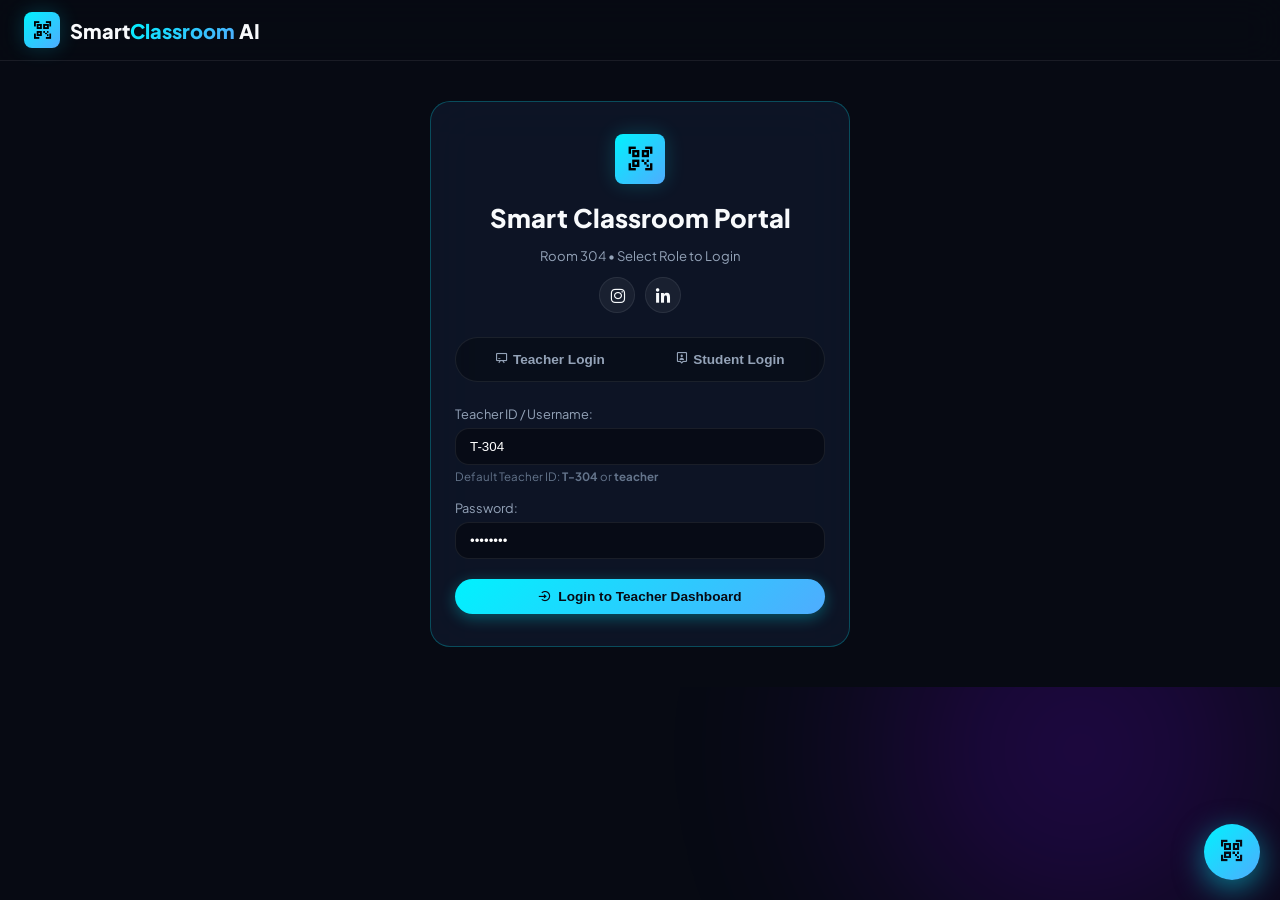
==== commit e52de060: "fix: Perfect responsive viewport ratios, 100% reliable 3-dot kebab menu & Instagram/LinkedIn buttons" ====
--- a/index.html
+++ b/index.html
@@ -3,7 +3,7 @@
 <head>
     <meta charset="UTF-8">
     <meta name="viewport" content="width=device-width, initial-scale=1.0">
-    <meta name="description" content="Smart AI Classroom System - Dual Authentication Gateway, Real-time QR Code Attendance, 45-Min Class Session Timers, GPS Geofencing, Teacher/Student Portals & Live Group Chat.">
+    <meta name="description" content="Smart AI Classroom System - Dual Auth Gateway, Scannable Phone QR Attendance, 45-Min Timers, Live Geofencing & Dynamic Roster Management.">
     <title>Smart AI Classroom System – Portal Gateway & GPS Tracker</title>
     
     <!-- Fonts & Icons -->
@@ -26,7 +26,7 @@
     <!-- Toast Notifications Container -->
     <div id="toast-container"></div>
 
-    <!-- ========== NAVIGATION BAR ========== -->
+    <!-- ========== NAVIGATION BAR WITH INSTA, LINKEDIN & 3-DOT KEBAB SYSTEM ========== -->
     <nav class="navbar">
         <div class="brand">
             <div class="brand-icon"><i class='bx bx-qr-scan'></i></div>
@@ -34,81 +34,137 @@
         </div>
 
         <div class="header-actions" id="userNavbarActions" style="display: none;">
-            <div class="badge-pill" id="navUserBadge">
-                <i class='bx bx-user-check'></i> Logged In
-            </div>
-
-            <div class="badge-pill" style="border-color: rgba(245, 158, 11, 0.3); color: var(--warning-amber); background: rgba(245, 158, 11, 0.08);">
-                <i class='bx bx-timer'></i> Session Timer: <span id="globalClassTimer" style="margin-left: 4px; font-weight: 800;">45:00</span>
-            </div>
-
-            <button class="btn-glass" id="triggerClassAlarmBtn" style="border-color: rgba(245, 158, 11, 0.4); color: var(--warning-amber);">
-                <i class='bx bx-bell'></i> Trigger Class Alarm
-            </button>
-
-            <button class="btn-primary" onclick="App.exportCSVReport()">
-                <i class='bx bx-download'></i> Export CSV
-            </button>
-
-            <button class="btn-glass" id="logoutBtn" style="border-color: rgba(244, 63, 94, 0.4); color: var(--danger-rose);">
-                <i class='bx bx-log-out'></i> Logout
-            </button>
+            
+            <!-- Instagram & LinkedIn Buttons for username 'yrsubm' -->
+            <a href="https://instagram.com/yrsubm" target="_blank" class="social-link-btn" title="Follow yrsubm on Instagram">
+                <i class='bx bxl-instagram'></i>
+            </a>
+            <a href="https://linkedin.com/in/yrsubm" target="_blank" class="social-link-btn" title="Connect with yrsubm on LinkedIn">
+                <i class='bx bxl-linkedin'></i>
+            </a>
+
+            <!-- Live Classroom Status Pill -->
+            <div class="badge-pill">
+                <div class="pulse-dot"></div>
+                Room 304 • Live
+            </div>
+
+            <!-- Sleek 3-Dot Kebab Menu System -->
+            <div class="kebab-menu-container">
+                <button class="kebab-btn" id="kebabMenuBtn" onclick="App.toggleKebabMenu(event)" title="Classroom Quick Actions Menu">
+                    <i class='bx bx-dots-vertical-rounded'></i>
+                </button>
+
+                <!-- Kebab Dropdown Menu -->
+                <div class="kebab-dropdown" id="kebabDropdownMenu">
+                    <div style="padding: 8px 12px; border-bottom: 1px solid var(--border-color); font-size: 0.8rem; color: var(--primary-cyan); font-weight: 700;" id="kebabNavUserText">
+                        Dr. Rajesh K. Sharma (TEACHER)
+                    </div>
+
+                    <div class="kebab-item" style="cursor: default;">
+                        <i class='bx bx-timer' style="color: var(--warning-amber);"></i>
+                        <span>Session Timer: <strong id="globalClassTimer" style="color: var(--warning-amber);">45:00</strong></span>
+                    </div>
+
+                    <button class="kebab-item" onclick="TimerEngine.triggerClassBellAlarm(); App.closeKebabMenu();">
+                        <i class='bx bx-bell' style="color: var(--warning-amber);"></i>
+                        <span>Trigger Class Alarm</span>
+                    </button>
+
+                    <button class="kebab-item" onclick="App.exportCSVReport(); App.closeKebabMenu();">
+                        <i class='bx bx-download' style="color: var(--success-green);"></i>
+                        <span>Export Attendance CSV</span>
+                    </button>
+
+                    <a href="pages/activities.html" class="kebab-item">
+                        <i class='bx bx-joystick' style="color: #A855F7;"></i>
+                        <span>Free-Time Quiz Hub</span>
+                    </a>
+
+                    <a href="https://instagram.com/yrsubm" target="_blank" class="kebab-item">
+                        <i class='bx bxl-instagram' style="color: #E1306C;"></i>
+                        <span>Instagram (@yrsubm)</span>
+                    </a>
+
+                    <a href="https://linkedin.com/in/yrsubm" target="_blank" class="kebab-item">
+                        <i class='bx bxl-linkedin' style="color: #0A66C2;"></i>
+                        <span>LinkedIn (@yrsubm)</span>
+                    </a>
+
+                    <div style="border-top: 1px solid var(--border-color); margin-top: 4px; padding-top: 4px;">
+                        <button class="kebab-item" onclick="AuthEngine.logout(); App.closeKebabMenu();" style="color: var(--danger-rose);">
+                            <i class='bx bx-log-out'></i>
+                            <span>Logout</span>
+                        </button>
+                    </div>
+                </div>
+            </div>
         </div>
     </nav>
 
     <!-- ========== 1. DUAL AUTHENTICATION LOGIN GATEWAY ========== -->
     <div class="login-gateway-view" id="loginGatewayView">
-        <div class="login-card">
+        <div class="login-card" style="width: 100%; max-width: 420px; margin: 40px auto; background: rgba(15, 23, 42, 0.85); border: 1px solid var(--border-glow); border-radius: var(--radius-lg); padding: 32px 24px; backdrop-filter: blur(25px);">
             <div style="text-align: center; margin-bottom: 24px;">
-                <div class="brand-icon" style="margin: 0 auto 12px; width: 54px; height: 54px; font-size: 2rem;">
+                <div class="brand-icon" style="margin: 0 auto 12px; width: 50px; height: 50px; font-size: 1.8rem;">
                     <i class='bx bx-qr-scan'></i>
                 </div>
-                <h1 style="font-size: 1.8rem; font-weight: 800; margin-bottom: 6px;">Smart Classroom Portal</h1>
-                <p style="font-size: 0.85rem; color: var(--text-secondary);">Room 304 • Select Login Role to Access System</p>
+                <h1 style="font-size: 1.6rem; font-weight: 800; margin-bottom: 4px;">Smart Classroom Portal</h1>
+                <p style="font-size: 0.82rem; color: var(--text-secondary);">Room 304 • Select Role to Login</p>
+                
+                <!-- Social Media Buttons -->
+                <div style="display: flex; gap: 10px; justify-content: center; margin-top: 10px;">
+                    <a href="https://instagram.com/yrsubm" target="_blank" class="social-link-btn" title="Instagram">
+                        <i class='bx bxl-instagram'></i>
+                    </a>
+                    <a href="https://linkedin.com/in/yrsubm" target="_blank" class="social-link-btn" title="LinkedIn">
+                        <i class='bx bxl-linkedin'></i>
+                    </a>
+                </div>
             </div>
 
             <!-- Dual Role Tabs -->
-            <div class="login-tabs">
-                <button class="login-tab-btn active" id="teacherTabBtn">
+            <div class="login-tabs" style="display: flex; background: rgba(0, 0, 0, 0.3); padding: 4px; border-radius: var(--radius-full); margin-bottom: 24px; border: 1px solid var(--border-color);">
+                <button class="login-tab-btn active" id="teacherTabBtn" style="flex: 1; padding: 10px; border-radius: var(--radius-full); border: none; background: transparent; color: var(--text-secondary); font-weight: 700; font-size: 0.85rem; cursor: pointer;">
                     <i class='bx bx-chalkboard'></i> Teacher Login
                 </button>
-                <button class="login-tab-btn" id="studentTabBtn">
+                <button class="login-tab-btn" id="studentTabBtn" style="flex: 1; padding: 10px; border-radius: var(--radius-full); border: none; background: transparent; color: var(--text-secondary); font-weight: 700; font-size: 0.85rem; cursor: pointer;">
                     <i class='bx bx-user-pin'></i> Student Login
                 </button>
             </div>
 
             <!-- TEACHER LOGIN FORM -->
             <form id="teacherLoginForm">
-                <div class="form-group">
-                    <label>Teacher ID / Username:</label>
-                    <input type="text" id="teacherIdInput" class="form-control" placeholder="e.g. T-304 or teacher" value="T-304" required>
+                <div class="form-group" style="margin-bottom: 16px;">
+                    <label style="font-size: 0.8rem; color: var(--text-secondary); display: block; margin-bottom: 6px;">Teacher ID / Username:</label>
+                    <input type="text" id="teacherIdInput" class="form-control" placeholder="e.g. T-304 or teacher" value="T-304" style="width: 100%; padding: 10px 14px; border-radius: var(--radius-md); background: rgba(0,0,0,0.4); border: 1px solid var(--border-color); color: #fff;" required>
                     <small style="color: var(--text-muted); font-size: 0.72rem; margin-top: 4px; display: block;">Default Teacher ID: <strong>T-304</strong> or <strong>teacher</strong></small>
                 </div>
 
-                <div class="form-group">
-                    <label>Password:</label>
-                    <input type="password" id="teacherPassInput" class="form-control" placeholder="••••••••" value="admin123" required>
-                </div>
-
-                <button type="submit" class="btn-primary" style="width: 100%; justify-content: center; padding: 12px;">
-                    <i class='bx bx-log-in-circle'></i> Login to Teacher Control Dashboard
+                <div class="form-group" style="margin-bottom: 20px;">
+                    <label style="font-size: 0.8rem; color: var(--text-secondary); display: block; margin-bottom: 6px;">Password:</label>
+                    <input type="password" id="teacherPassInput" class="form-control" placeholder="••••••••" value="admin123" style="width: 100%; padding: 10px 14px; border-radius: var(--radius-md); background: rgba(0,0,0,0.4); border: 1px solid var(--border-color); color: #fff;" required>
+                </div>
+
+                <button type="submit" class="btn-primary" style="width: 100%; justify-content: center; padding: 10px;">
+                    <i class='bx bx-log-in-circle'></i> Login to Teacher Dashboard
                 </button>
             </form>
 
-            <!-- STUDENT LOGIN FORM (Hidden by default) -->
+            <!-- STUDENT LOGIN FORM -->
             <form id="studentLoginForm" style="display: none;">
-                <div class="form-group">
-                    <label>Student Enrollment No:</label>
-                    <input type="text" id="studentEnrollInput" class="form-control" placeholder="e.g. CS2026-01" value="CS2026-01" required>
+                <div class="form-group" style="margin-bottom: 16px;">
+                    <label style="font-size: 0.8rem; color: var(--text-secondary); display: block; margin-bottom: 6px;">Student Enrollment No:</label>
+                    <input type="text" id="studentEnrollInput" class="form-control" placeholder="e.g. CS2026-01" value="CS2026-01" style="width: 100%; padding: 10px 14px; border-radius: var(--radius-md); background: rgba(0,0,0,0.4); border: 1px solid var(--border-color); color: #fff;" required>
                     <small style="color: var(--text-muted); font-size: 0.72rem; margin-top: 4px; display: block;">Sample Enroll Numbers: <strong>CS2026-01</strong> to <strong>CS2026-10</strong></small>
                 </div>
 
-                <div class="form-group">
-                    <label>Password:</label>
-                    <input type="password" id="studentPassInput" class="form-control" placeholder="••••••••" value="password123" required>
-                </div>
-
-                <button type="submit" class="btn-primary" style="width: 100%; justify-content: center; padding: 12px;">
+                <div class="form-group" style="margin-bottom: 20px;">
+                    <label style="font-size: 0.8rem; color: var(--text-secondary); display: block; margin-bottom: 6px;">Password:</label>
+                    <input type="password" id="studentPassInput" class="form-control" placeholder="••••••••" value="password123" style="width: 100%; padding: 10px 14px; border-radius: var(--radius-md); background: rgba(0,0,0,0.4); border: 1px solid var(--border-color); color: #fff;" required>
+                </div>
+
+                <button type="submit" class="btn-primary" style="width: 100%; justify-content: center; padding: 10px;">
                     <i class='bx bx-user-check'></i> Login to Student Self-Portal
                 </button>
             </form>
@@ -158,15 +214,18 @@
             <div class="dashboard-grid" id="teacherDashboardView">
 
                 <!-- LEFT COLUMN: Seating Grid & Student Directory -->
-                <div class="left-column" style="display: flex; flex-direction: column; gap: 24px;">
+                <div class="left-column" style="display: flex; flex-direction: column; gap: 20px;">
                     
-                    <!-- Interactive Room 304 Seating Chart (10 Desks) -->
+                    <!-- Interactive Room 304 Seating Chart -->
                     <div class="glass-panel">
                         <div class="panel-header">
                             <div class="panel-title">
-                                <i class='bx bx-grid-alt'></i> Room 304 Seating Chart (10 Desks)
-                            </div>
-                            <small style="color: var(--text-muted);">Click any desk for manual override & GPS prediction</small>
+                                <i class='bx bx-grid-alt'></i> Room 304 Seating Chart
+                            </div>
+                            <!-- Live Teacher QR Scan Analytics Badge -->
+                            <span class="badge-pill" id="qrScanAnalyticsText" style="border-color: rgba(0, 242, 254, 0.4); color: var(--primary-cyan);">
+                                Registered via QR: 0 / 10 Students
+                            </span>
                         </div>
 
                         <div class="seating-grid-container" id="seatingGridContainer">
@@ -174,44 +233,72 @@
                         </div>
                     </div>
 
-                    <!-- Student Roster Directory Table -->
+                    <!-- TEACHER ANNOY & SURPRISE CONTROL PANEL -->
+                    <div class="glass-panel" style="border-color: rgba(245, 158, 11, 0.4);">
+                        <div class="panel-header">
+                            <div class="panel-title" style="color: var(--warning-amber);">
+                                <i class='bx bx-zap'></i> Teacher Annoy & Classroom Controls
+                            </div>
+                            <span class="badge-pill" style="border-color: rgba(245, 158, 11, 0.4); color: var(--warning-amber);">Teacher Exclusive</span>
+                        </div>
+
+                        <div style="display: grid; grid-template-columns: repeat(3, 1fr); gap: 10px;">
+                            <button class="btn-glass" style="border-color: rgba(244, 63, 94, 0.4); color: var(--danger-rose); padding: 10px;" onclick="App.triggerPopQuizAttack()">
+                                <i class='bx bx-error-alt'></i> Pop Quiz Attack!
+                            </button>
+                            <button class="btn-glass" style="border-color: rgba(245, 158, 11, 0.4); color: var(--warning-amber); padding: 10px;" onclick="App.triggerDeskVibration()">
+                                <i class='bx bx-mobile-vibration'></i> Desk Wake-Up Shake
+                            </button>
+                            <button class="btn-glass" style="border-color: rgba(0, 242, 254, 0.4); color: var(--primary-cyan); padding: 10px;" onclick="App.triggerDiscoParty()">
+                                <i class='bx bx-party'></i> 5s Disco Break
+                            </button>
+                        </div>
+                    </div>
+
+                    <!-- Student Roster Directory Table with Add/Remove Feature -->
                     <div class="glass-panel">
-                        <div class="panel-header" style="flex-wrap: wrap; gap: 12px;">
+                        <div class="panel-header" style="flex-wrap: wrap; gap: 10px;">
                             <div class="panel-title">
-                                <i class='bx bx-list-ul'></i> Student Session & Location Directory
-                            </div>
-
-                            <div style="display: flex; gap: 10px; align-items: center;">
-                                <input type="text" id="studentSearchInput" placeholder="Search name or enrollment..." class="btn-glass" style="padding: 6px 14px; font-size: 0.82rem; outline: none; border-radius: var(--radius-full); width: 190px;">
-
-                                <button class="btn-primary filter-btn" data-filter="all" style="padding: 6px 12px; font-size: 0.78rem;">All (10)</button>
-                                <button class="btn-glass filter-btn" data-filter="present" style="padding: 6px 12px; font-size: 0.78rem;">Present</button>
-                                <button class="btn-glass filter-btn" data-filter="breach" style="padding: 6px 12px; font-size: 0.78rem;">Out of Zone</button>
-                                <button class="btn-glass filter-btn" data-filter="absent" style="padding: 6px 12px; font-size: 0.78rem;">Absent</button>
-                            </div>
-                        </div>
-
-                        <table class="roster-table">
-                            <thead>
-                                <tr>
-                                    <th>Student Details</th>
-                                    <th>Desk</th>
-                                    <th>Status</th>
-                                    <th>45-Min Timer</th>
-                                    <th>Location Prediction</th>
-                                    <th>Actions</th>
-                                </tr>
-                            </thead>
-                            <tbody id="studentTableBody">
-                                <!-- Rendered dynamically by app.js -->
-                            </tbody>
-                        </table>
-                    </div>
-
-                </div>
-
-                <!-- RIGHT COLUMN: Radar Geofence Map, Simulator Controls, Audit Logs -->
-                <div class="right-column" style="display: flex; flex-direction: column; gap: 24px;">
+                                <i class='bx bx-list-ul'></i> Student Directory Management
+                            </div>
+
+                            <div style="display: flex; gap: 8px; align-items: center; flex-wrap: wrap;">
+                                <button class="btn-primary" style="padding: 6px 12px; font-size: 0.78rem;" onclick="App.openAddStudentModal()">
+                                    <i class='bx bx-user-plus'></i> + Add Student
+                                </button>
+
+                                <input type="text" id="studentSearchInput" placeholder="Search student..." class="btn-glass" style="padding: 6px 12px; font-size: 0.78rem; outline: none; border-radius: var(--radius-full); width: 140px;">
+
+                                <button class="btn-primary filter-btn" data-filter="all" style="padding: 4px 8px; font-size: 0.75rem;">All</button>
+                                <button class="btn-glass filter-btn" data-filter="present" style="padding: 4px 8px; font-size: 0.75rem;">Present</button>
+                                <button class="btn-glass filter-btn" data-filter="breach" style="padding: 4px 8px; font-size: 0.75rem;">Breach</button>
+                                <button class="btn-glass filter-btn" data-filter="absent" style="padding: 4px 8px; font-size: 0.75rem;">Absent</button>
+                            </div>
+                        </div>
+
+                        <div style="overflow-x: auto;">
+                            <table class="roster-table">
+                                <thead>
+                                    <tr>
+                                        <th>Student Details</th>
+                                        <th>Desk</th>
+                                        <th>Status</th>
+                                        <th>45-Min Timer</th>
+                                        <th>Location Prediction</th>
+                                        <th>Actions</th>
+                                    </tr>
+                                </thead>
+                                <tbody id="studentTableBody">
+                                    <!-- Rendered dynamically by app.js -->
+                                </tbody>
+                            </table>
+                        </div>
+                    </div>
+
+                </div>
+
+                <!-- RIGHT COLUMN: Radar Geofence Map, Simulator, Teacher Group Chat, Audit Logs -->
+                <div class="right-column" style="display: flex; flex-direction: column; gap: 20px;">
 
                     <!-- Live Classroom Geofence Radar Map -->
                     <div class="glass-panel">
@@ -219,7 +306,7 @@
                             <div class="panel-title">
                                 <i class='bx bx-radar'></i> Live Geofence Radar Map
                             </div>
-                            <span class="badge-pill" style="font-size: 0.75rem; padding: 2px 10px;">Radius: 30m</span>
+                            <span class="badge-pill" style="font-size: 0.72rem; padding: 2px 8px;">Radius: 30m</span>
                         </div>
 
                         <div class="radar-map-container" id="radarMapContainer">
@@ -229,9 +316,29 @@
                             <div class="radar-sweep"></div>
                         </div>
 
-                        <div style="font-size: 0.8rem; color: var(--text-secondary); text-align: center;">
-                            <i class='bx bx-info-circle' style="color: var(--primary-cyan);"></i> Verifies student GPS location is within 30m of Room 304 center.
-                        </div>
+                        <div style="font-size: 0.78rem; color: var(--text-secondary); text-align: center;">
+                            <i class='bx bx-info-circle' style="color: var(--primary-cyan);"></i> Verifies student GPS location is within 30m of Room 304.
+                        </div>
+                    </div>
+
+                    <!-- Teacher View Live Group Chat Box -->
+                    <div class="glass-panel" style="display: flex; flex-direction: column; height: 330px;">
+                        <div class="panel-header" style="margin-bottom: 8px;">
+                            <div class="panel-title">
+                                <i class='bx bx-conversation'></i> Teacher Announcements & Chat
+                            </div>
+                        </div>
+
+                        <div id="chatMessagesBoxTeacher" style="flex: 1; overflow-y: auto; padding-right: 4px; margin-bottom: 10px;">
+                            <!-- Mirror Chat Messages -->
+                        </div>
+
+                        <form id="groupChatFormTeacher" style="display: flex; gap: 6px;">
+                            <input type="text" id="chatTextInputTeacher" placeholder="Post announcement to class..." class="form-control" style="flex: 1; border-radius: var(--radius-full); font-size: 0.82rem; padding: 8px 12px; background: rgba(0,0,0,0.4); border: 1px solid var(--border-color); color: #fff;" required>
+                            <button type="submit" class="btn-primary" style="padding: 8px 14px; border-radius: var(--radius-full);">
+                                <i class='bx bx-send'></i> Post
+                            </button>
+                        </form>
                     </div>
 
                     <!-- Simulator Controls -->
@@ -243,37 +350,37 @@
                         </div>
 
                         <!-- Simulate QR Scan -->
-                        <form id="simulateScanForm" style="margin-bottom: 20px;">
-                            <label style="font-size: 0.82rem; color: var(--text-secondary); display: block; margin-bottom: 6px;">
-                                Simulate Student Scanning Corner QR Code:
+                        <form id="simulateScanForm" style="margin-bottom: 16px;">
+                            <label style="font-size: 0.78rem; color: var(--text-secondary); display: block; margin-bottom: 4px;">
+                                Simulate Student QR Check-In:
                             </label>
-                            <div style="display: flex; gap: 10px;">
-                                <select id="scanStudentSelect" class="btn-glass" style="flex: 1; border-radius: var(--radius-sm); outline: none; font-size: 0.85rem;">
+                            <div style="display: flex; gap: 8px;">
+                                <select id="scanStudentSelect" class="btn-glass" style="flex: 1; border-radius: var(--radius-sm); outline: none; font-size: 0.82rem; padding: 6px 10px;">
                                     <!-- Filled by JS -->
                                 </select>
-                                <button type="submit" class="btn-primary" style="border-radius: var(--radius-sm); font-size: 0.85rem; padding: 8px 16px;">
-                                    <i class='bx bx-qr-scan'></i> Check-In
+                                <button type="submit" class="btn-primary" style="border-radius: var(--radius-sm); font-size: 0.8rem; padding: 6px 12px;">
+                                    <i class='bx bx-qr-scan'></i> Scan
                                 </button>
                             </div>
                         </form>
 
                         <!-- Simulate Geofence Breach -->
                         <form id="simulateBreachForm">
-                            <label style="font-size: 0.82rem; color: var(--text-secondary); display: block; margin-bottom: 6px;">
-                                Simulate Student Leaving Room (Geofence Breach):
+                            <label style="font-size: 0.78rem; color: var(--text-secondary); display: block; margin-bottom: 4px;">
+                                Simulate Student Geofence Breach:
                             </label>
-                            <div style="display: flex; gap: 10px;">
-                                <select id="breachStudentSelect" class="btn-glass" style="flex: 1; border-radius: var(--radius-sm); outline: none; font-size: 0.85rem;">
+                            <div style="display: flex; gap: 8px;">
+                                <select id="breachStudentSelect" class="btn-glass" style="flex: 1; border-radius: var(--radius-sm); outline: none; font-size: 0.82rem; padding: 6px 10px;">
                                     <!-- Filled by JS -->
                                 </select>
-                                <button type="submit" class="btn-glass" style="border-color: rgba(245, 158, 11, 0.4); color: var(--warning-amber); border-radius: var(--radius-sm); font-size: 0.85rem; padding: 8px 16px;">
-                                    <i class='bx bx-walk'></i> Breach Geofence
+                                <button type="submit" class="btn-glass" style="border-color: rgba(245, 158, 11, 0.4); color: var(--warning-amber); border-radius: var(--radius-sm); font-size: 0.8rem; padding: 6px 12px;">
+                                    <i class='bx bx-walk'></i> Breach
                                 </button>
                             </div>
                         </form>
                     </div>
 
-                    <!-- Real-Time Activity Logs -->
+                    <!-- Real-Time Activity Audit Logs -->
                     <div class="glass-panel">
                         <div class="panel-header">
                             <div class="panel-title">
@@ -295,42 +402,68 @@
                 <div class="dashboard-grid">
                     
                     <!-- LEFT COLUMN: Student Profile Card & Class Timetable -->
-                    <div class="left-column" style="display: flex; flex-direction: column; gap: 24px;">
+                    <div class="left-column" style="display: flex; flex-direction: column; gap: 20px;">
                         
                         <!-- Student Self Profile & Active Session Timer Card -->
-                        <div class="glass-panel" style="text-align: center; padding: 32px 24px;">
-                            <img id="portalStudentAvatar" src="" alt="Student Avatar" style="width: 80px; height: 80px; border-radius: 50%; border: 3px solid var(--primary-cyan); margin-bottom: 12px; object-fit: cover;">
-                            <h2 id="portalStudentName" style="font-size: 1.5rem; font-weight: 800;">Aarav Sharma</h2>
-                            <p id="portalStudentEnroll" style="color: var(--text-secondary); font-size: 0.88rem; margin-bottom: 16px;">CS2026-01 • Desk 1A</p>
-
-                            <div id="portalStatusBadge" class="seat-badge absent" style="font-size: 0.88rem; padding: 6px 18px; margin-bottom: 20px; display: inline-block;">NOT CHECKED IN YET</div>
+                        <div class="glass-panel" style="text-align: center; padding: 24px 16px;">
+                            <img id="portalStudentAvatar" src="" alt="Student Avatar" style="width: 70px; height: 70px; border-radius: 50%; border: 3px solid var(--primary-cyan); margin-bottom: 8px; object-fit: cover;">
+                            <h2 id="portalStudentName" style="font-size: 1.4rem; font-weight: 800;">Aarav Sharma</h2>
+                            <p id="portalStudentEnroll" style="color: var(--text-secondary); font-size: 0.82rem; margin-bottom: 12px;">CS2026-01 • Desk 1A</p>
+
+                            <div id="portalStatusBadge" class="seat-badge absent" style="font-size: 0.82rem; padding: 4px 14px; margin-bottom: 16px; display: inline-block;">NOT CHECKED IN YET</div>
 
                             <!-- 45-Min Session Countdown -->
-                            <div style="background: rgba(0,0,0,0.4); border: 1px solid var(--border-color); border-radius: var(--radius-md); padding: 18px; margin-bottom: 20px;">
-                                <div style="font-size: 0.78rem; text-transform: uppercase; color: var(--text-muted); letter-spacing: 0.05em;">Active Class Session Countdown</div>
-                                <div id="studentPortalTimer" style="font-size: 2.8rem; font-weight: 800; color: var(--primary-cyan); line-height: 1.2;">45:00</div>
+                            <div style="background: rgba(0,0,0,0.4); border: 1px solid var(--border-color); border-radius: var(--radius-md); padding: 14px; margin-bottom: 16px;">
+                                <div style="font-size: 0.75rem; text-transform: uppercase; color: var(--text-muted); letter-spacing: 0.05em;">Active Class Session Countdown</div>
+                                <div id="studentPortalTimer" style="font-size: 2.5rem; font-weight: 800; color: var(--primary-cyan); line-height: 1.2;">45:00</div>
                                 <small style="color: var(--text-secondary);">Session auto-expires after 45 minutes</small>
                             </div>
 
                             <!-- Location & Distance Card -->
-                            <div style="display: flex; justify-content: space-around; background: rgba(255,255,255,0.02); padding: 14px; border-radius: var(--radius-md); border: 1px solid var(--border-color); margin-bottom: 20px;">
+                            <div style="display: flex; justify-content: space-around; background: rgba(255,255,255,0.02); padding: 10px; border-radius: var(--radius-md); border: 1px solid var(--border-color); margin-bottom: 16px;">
                                 <div>
                                     <small style="color: var(--text-muted); display: block;">GPS Distance to Room 304</small>
-                                    <strong id="portalDistanceText" style="font-size: 1.1rem; color: var(--success-green);">12 Meters</strong>
+                                    <strong id="portalDistanceText" style="font-size: 1rem; color: var(--success-green);">12 Meters</strong>
                                 </div>
                                 <div>
                                     <small style="color: var(--text-muted); display: block;">Predicted Location Zone</small>
-                                    <strong id="portalPredictionText" style="font-size: 1.1rem; color: var(--primary-cyan);">Inside Room 304</strong>
+                                    <strong id="portalPredictionText" style="font-size: 1rem; color: var(--primary-cyan);">Inside Room 304</strong>
                                 </div>
                             </div>
 
-                            <div style="display: flex; gap: 12px; justify-content: center;">
+                            <div style="display: flex; gap: 10px; justify-content: center;">
                                 <button class="btn-primary" style="flex: 1; justify-content: center;" onclick="QREngine.processScan(AuthEngine.currentUser.id)">
-                                    <i class='bx bx-qr-scan'></i> Check In via QR Code
+                                    <i class='bx bx-qr-scan'></i> Check In via QR
                                 </button>
                                 <button class="btn-glass" style="flex: 1; justify-content: center;" onclick="LocationEngine.pingRealGPS(AuthEngine.currentUser.id)">
-                                    <i class='bx bx-map-pin'></i> Ping Device Live GPS
+                                    <i class='bx bx-map-pin'></i> Ping Device GPS
                                 </button>
+                            </div>
+                        </div>
+
+                        <!-- Class XP Leaderboard -->
+                        <div class="glass-panel">
+                            <div class="panel-header">
+                                <div class="panel-title">
+                                    <i class='bx bx-trophy' style="color: var(--warning-amber);"></i> Class XP Leaderboard
+                                </div>
+                                <a href="pages/activities.html" class="btn-glass" style="padding: 2px 10px; font-size: 0.72rem;">+ Earn XP</a>
+                            </div>
+
+                            <div style="overflow-x: auto;">
+                                <table class="roster-table">
+                                    <thead>
+                                        <tr>
+                                            <th>Rank</th>
+                                            <th>Student</th>
+                                            <th>Enrollment</th>
+                                            <th>XP Points</th>
+                                        </tr>
+                                    </thead>
+                                    <tbody id="leaderboardTableBody">
+                                        <!-- Filled dynamically -->
+                                    </tbody>
+                                </table>
                             </div>
                         </div>
 
@@ -338,71 +471,70 @@
                         <div class="glass-panel">
                             <div class="panel-header">
                                 <div class="panel-title">
-                                    <i class='bx bx-calendar-event'></i> Today's Class Timetable & Schedule
+                                    <i class='bx bx-calendar-event'></i> Today's Timetable
                                 </div>
                             </div>
 
-                            <table class="roster-table">
-                                <thead>
-                                    <tr>
-                                        <th>Time</th>
-                                        <th>Subject</th>
-                                        <th>Venue</th>
-                                        <th>Instructor</th>
-                                        <th>Status</th>
-                                    </tr>
-                                </thead>
-                                <tbody id="scheduleTableBody">
-                                    <!-- Filled dynamically -->
-                                </tbody>
-                            </table>
+                            <div style="overflow-x: auto;">
+                                <table class="roster-table">
+                                    <thead>
+                                        <tr>
+                                            <th>Time</th>
+                                            <th>Subject</th>
+                                            <th>Venue</th>
+                                            <th>Instructor</th>
+                                            <th>Status</th>
+                                        </tr>
+                                    </thead>
+                                    <tbody id="scheduleTableBody">
+                                        <!-- Filled dynamically -->
+                                    </tbody>
+                                </table>
+                            </div>
                         </div>
 
                     </div>
 
                     <!-- RIGHT COLUMN: Assigned Teacher Info & Real-Time Group Chat -->
-                    <div class="right-column" style="display: flex; flex-direction: column; gap: 24px;">
+                    <div class="right-column" style="display: flex; flex-direction: column; gap: 20px;">
                         
                         <!-- Teacher Info Card -->
                         <div class="glass-panel">
                             <div class="panel-header">
                                 <div class="panel-title">
-                                    <i class='bx bx-user-voice'></i> Course Instructor Information
+                                    <i class='bx bx-user-voice'></i> Instructor Info
                                 </div>
                             </div>
 
-                            <div style="display: flex; gap: 16px; align-items: center; margin-bottom: 16px;">
-                                <img src="https://images.unsplash.com/photo-1534528741775-53994a69daeb?auto=format&fit=crop&w=150&q=80" alt="Teacher Avatar" style="width: 60px; height: 60px; border-radius: 50%; border: 2px solid var(--primary-cyan); object-fit: cover;">
+                            <div style="display: flex; gap: 12px; align-items: center; margin-bottom: 12px;">
+                                <img src="https://images.unsplash.com/photo-1534528741775-53994a69daeb?auto=format&fit=crop&w=150&q=80" alt="Teacher Avatar" style="width: 50px; height: 50px; border-radius: 50%; border: 2px solid var(--primary-cyan); object-fit: cover;">
                                 <div>
-                                    <h3 id="teacherInfoName" style="font-size: 1.1rem; font-weight: 700;">Dr. Rajesh K. Sharma</h3>
-                                    <p id="teacherInfoDesig" style="font-size: 0.82rem; color: var(--text-secondary);">Head of AI & Smart Systems</p>
+                                    <h3 id="teacherInfoName" style="font-size: 1rem; font-weight: 700;">Dr. Rajesh K. Sharma</h3>
+                                    <p id="teacherInfoDesig" style="font-size: 0.78rem; color: var(--text-secondary);">Head of AI & Smart Systems</p>
                                 </div>
                             </div>
 
-                            <div style="font-size: 0.85rem; color: var(--text-secondary); line-height: 1.6; background: rgba(0,0,0,0.3); padding: 12px; border-radius: var(--radius-md); border: 1px solid var(--border-color);">
-                                <div><strong>Current Course:</strong> <span id="teacherInfoSubj">CS-402: Advanced AI & Smart Systems</span></div>
-                                <div><strong>Office Venue:</strong> <span id="teacherInfoRoom">Room 304 - AI Systems Lab</span></div>
+                            <div style="font-size: 0.8rem; color: var(--text-secondary); line-height: 1.5; background: rgba(0,0,0,0.3); padding: 10px; border-radius: var(--radius-md); border: 1px solid var(--border-color);">
+                                <div><strong>Course:</strong> <span id="teacherInfoSubj">CS-402: Advanced AI & Smart Systems</span></div>
+                                <div><strong>Venue:</strong> <span id="teacherInfoRoom">Room 304 - AI Systems Lab</span></div>
                             </div>
                         </div>
 
                         <!-- Real-time Group Chat -->
-                        <div class="glass-panel" style="display: flex; flex-direction: column; height: 380px;">
-                            <div class="panel-header" style="margin-bottom: 10px;">
+                        <div class="glass-panel" style="display: flex; flex-direction: column; height: 340px;">
+                            <div class="panel-header" style="margin-bottom: 8px;">
                                 <div class="panel-title">
-                                    <i class='bx bx-conversation'></i> Room 304 Class Group Chat
+                                    <i class='bx bx-conversation'></i> Room 304 Class Chat
                                 </div>
-                                <span class="badge-pill" style="font-size: 0.7rem; padding: 2px 8px;">Live Connected</span>
-                            </div>
-
-                            <!-- Chat Messages Box -->
-                            <div id="chatMessagesBox" style="flex: 1; overflow-y: auto; padding-right: 6px; margin-bottom: 12px;">
+                            </div>
+
+                            <div id="chatMessagesBoxStudent" style="flex: 1; overflow-y: auto; padding-right: 4px; margin-bottom: 10px;">
                                 <!-- Filled by chat.js -->
                             </div>
 
-                            <!-- Send Message Form -->
-                            <form id="groupChatForm" style="display: flex; gap: 8px;">
-                                <input type="text" id="chatTextInput" placeholder="Type a message to class..." class="form-control" style="flex: 1; border-radius: var(--radius-full); font-size: 0.85rem;" required>
-                                <button type="submit" class="btn-primary" style="padding: 8px 16px; border-radius: var(--radius-full);">
+                            <form id="groupChatFormStudent" style="display: flex; gap: 6px;">
+                                <input type="text" id="chatTextInputStudent" placeholder="Type a message..." class="form-control" style="flex: 1; border-radius: var(--radius-full); font-size: 0.82rem; padding: 8px 12px; background: rgba(0,0,0,0.4); border: 1px solid var(--border-color); color: #fff;" required>
+                                <button type="submit" class="btn-primary" style="padding: 8px 14px; border-radius: var(--radius-full);">
                                     <i class='bx bx-send'></i> Send
                                 </button>
                             </form>
@@ -414,44 +546,94 @@
             </div>
 
         </main>
+
+        <!-- FOOTER WITH INSTAGRAM AND LINKEDIN LINKS -->
+        <footer style="text-align: center; padding: 20px; border-top: 1px solid var(--border-color); color: var(--text-secondary); font-size: 0.8rem;">
+            <div>Smart AI Classroom System • Designed & Developed by <strong>yrsubm</strong></div>
+            <div style="display: flex; gap: 12px; justify-content: center; margin-top: 8px;">
+                <a href="https://instagram.com/yrsubm" target="_blank" style="color: var(--primary-cyan); text-decoration: none;">
+                    <i class='bx bxl-instagram'></i> Instagram (@yrsubm)
+                </a>
+                <span>•</span>
+                <a href="https://linkedin.com/in/yrsubm" target="_blank" style="color: var(--primary-cyan); text-decoration: none;">
+                    <i class='bx bxl-linkedin'></i> LinkedIn (@yrsubm)
+                </a>
+            </div>
+        </footer>
     </div>
 
-    <!-- ========== FLOATING SIDE-CORNER QR CODE WIDGET ========== -->
+    <!-- ========== ADD NEW STUDENT MODAL ========== -->
+    <div id="addStudentModal" style="position: fixed; inset: 0; background: rgba(0,0,0,0.7); backdrop-filter: blur(10px); z-index: 4000; display: none; align-items: center; justify-content: center;">
+        <div class="glass-panel" style="width: 380px; border-color: var(--border-glow);">
+            <div class="panel-header">
+                <div class="panel-title"><i class='bx bx-user-plus'></i> Add New Student</div>
+                <button class="btn-glass" style="padding: 2px 8px;" onclick="App.closeAddStudentModal()">✕</button>
+            </div>
+
+            <form id="addStudentForm">
+                <div class="form-group" style="margin-bottom: 12px;">
+                    <label style="font-size: 0.8rem;">Student Full Name:</label>
+                    <input type="text" id="newStudentName" class="form-control" placeholder="e.g. Neha Gupta" style="width: 100%; padding: 8px 12px; background: rgba(0,0,0,0.4); border: 1px solid var(--border-color); color: #fff; border-radius: 8px;" required>
+                </div>
+                <div class="form-group" style="margin-bottom: 12px;">
+                    <label style="font-size: 0.8rem;">Enrollment Number:</label>
+                    <input type="text" id="newStudentEnroll" class="form-control" placeholder="e.g. CS2026-11" style="width: 100%; padding: 8px 12px; background: rgba(0,0,0,0.4); border: 1px solid var(--border-color); color: #fff; border-radius: 8px;" required>
+                </div>
+                <div class="form-group" style="margin-bottom: 16px;">
+                    <label style="font-size: 0.8rem;">Assigned Desk:</label>
+                    <input type="text" id="newStudentSeat" class="form-control" placeholder="e.g. Desk 6A" style="width: 100%; padding: 8px 12px; background: rgba(0,0,0,0.4); border: 1px solid var(--border-color); color: #fff; border-radius: 8px;">
+                </div>
+
+                <div style="display: flex; gap: 8px;">
+                    <button type="submit" class="btn-primary" style="flex: 1; justify-content: center;">
+                        <i class='bx bx-check-circle'></i> Add
+                    </button>
+                    <button type="button" class="btn-glass" onclick="App.closeAddStudentModal()">Cancel</button>
+                </div>
+            </form>
+        </div>
+    </div>
+
+    <!-- ========== FLOATING CORNER QR CODE WIDGET ========== -->
     <div class="floating-qr-widget">
-        <!-- Floating Toggle Button -->
         <button class="qr-toggle-btn" id="qrToggleBtn" title="Open Dynamic Attendance QR Code">
             <i class='bx bx-qr-scan'></i>
         </button>
 
-        <!-- Side Corner QR Modal -->
         <div class="qr-widget-modal" id="qrWidgetModal">
-            <div style="display: flex; justify-content: space-between; align-items: center; margin-bottom: 8px;">
-                <strong style="font-size: 0.95rem;">Corner Attendance QR</strong>
-                <button class="btn-glass" id="refreshQrBtn" style="padding: 2px 8px; font-size: 0.7rem;">Refresh</button>
+            <div style="display: flex; justify-content: space-between; align-items: center; margin-bottom: 6px;">
+                <strong style="font-size: 0.9rem;">Corner Attendance QR</strong>
+                <button class="btn-glass" id="refreshQrBtn" style="padding: 2px 6px; font-size: 0.7rem;">Refresh</button>
             </div>
             
-            <p style="font-size: 0.78rem; color: var(--text-secondary); margin-bottom: 10px;">
-                Scan this dynamic QR token upon entering Room 304 to register your 45-min class session.
+            <p style="font-size: 0.75rem; color: var(--text-secondary); margin-bottom: 8px;">
+                Scan QR token or click mobile camera check-in link.
             </p>
 
-            <div class="qr-container" style="background: #0B0F19; border-radius: var(--radius-md); padding: 12px; display: flex; justify-content: center; align-items: center;">
-                <canvas id="qrCanvasElem" width="180" height="180" style="border-radius: 8px;"></canvas>
-            </div>
-
-            <div style="display: flex; justify-content: space-between; align-items: center; margin-top: 10px;">
-                <span id="qrTokenHash" style="font-family: monospace; font-size: 0.72rem; color: var(--primary-cyan);">Token: GENERATING...</span>
-                <span style="font-size: 0.72rem; color: var(--text-muted);">Auto-refresh: <strong id="qrCountdownText" style="color: var(--warning-amber);">30s</strong></span>
+            <div class="qr-container" style="background: #0B0F19; border-radius: var(--radius-md); padding: 8px; display: flex; justify-content: center; align-items: center;">
+                <canvas id="qrCanvasElem" width="160" height="160" style="border-radius: 6px;"></canvas>
+            </div>
+
+            <div style="text-align: center; margin-top: 8px; margin-bottom: 6px;">
+                <a href="pages/scan.html?enroll=CS2026-01" target="_blank" class="btn-glass" style="padding: 4px 10px; font-size: 0.7rem; color: var(--primary-cyan); border-color: rgba(0,242,254,0.3);">
+                    <i class='bx bx-mobile-alt'></i> Open Mobile Camera Check-In Page
+                </a>
+            </div>
+
+            <div style="display: flex; justify-content: space-between; align-items: center; margin-top: 6px;">
+                <span id="qrTokenHash" style="font-family: monospace; font-size: 0.7rem; color: var(--primary-cyan);">Token: GENERATING...</span>
+                <span style="font-size: 0.7rem; color: var(--text-muted);">Auto-refresh: <strong id="qrCountdownText" style="color: var(--warning-amber);">30s</strong></span>
             </div>
         </div>
     </div>
 
     <!-- DESK MANUAL CONTROL MODAL -->
-    <div id="deskModal" style="position: fixed; inset: 0; background: rgba(0,0,0,0.7); backdrop-filter: blur(10px); z-index: 3000; display: none; align-items: center; justify-content: center;">
-        <div class="glass-panel" style="width: 380px; text-align: center; border-color: var(--border-glow);">
-            <h3 id="deskModalTitle" style="font-size: 1.3rem; font-weight: 800; margin-bottom: 12px;">Desk Control</h3>
-            <p id="deskModalInfo" style="font-size: 0.85rem; color: var(--text-secondary); margin-bottom: 20px; line-height: 1.6; text-align: left; background: rgba(0,0,0,0.3); padding: 12px; border-radius: 8px;"></p>
-
-            <div style="display: flex; flex-direction: column; gap: 10px;">
+    <div id="deskModal" style="position: fixed; inset: 0; background: rgba(0,0,0,0.7); backdrop-filter: blur(10px); z-index: 4000; display: none; align-items: center; justify-content: center;">
+        <div class="glass-panel" style="width: 360px; text-align: center; border-color: var(--border-glow);">
+            <h3 id="deskModalTitle" style="font-size: 1.2rem; font-weight: 800; margin-bottom: 10px;">Desk Control</h3>
+            <p id="deskModalInfo" style="font-size: 0.82rem; color: var(--text-secondary); margin-bottom: 16px; line-height: 1.5; text-align: left; background: rgba(0,0,0,0.3); padding: 10px; border-radius: 8px;"></p>
+
+            <div style="display: flex; flex-direction: column; gap: 8px;">
                 <button class="btn-primary" onclick="QREngine.processScan(AppState.selectedStudentId); App.closeDeskModal();">
                     <i class='bx bx-check-circle'></i> Mark Present & Start 45-Min Session
                 </button>
--- a/css/styles.css
+++ b/css/styles.css
@@ -1,5 +1,5 @@
 /* ============================================================
-   SMART AI CLASSROOM - COMPREHENSIVE DESIGN SYSTEM & STYLES
+   SMART AI CLASSROOM - PERFECT VIEWPORT RATIO & CLEAN DESIGN SYSTEM
    ============================================================ */
 
 :root {
@@ -21,29 +21,30 @@
     --text-secondary: #94A3B8;
     --text-muted: #64748B;
     
-    --radius-sm: 10px;
-    --radius-md: 16px;
-    --radius-lg: 24px;
+    --radius-sm: 8px;
+    --radius-md: 14px;
+    --radius-lg: 20px;
     --radius-full: 9999px;
     
-    --shadow-glass: 0 20px 50px rgba(0, 0, 0, 0.5);
-    --shadow-neon: 0 0 25px rgba(0, 242, 254, 0.2);
-}
-
-* {
+    --shadow-glass: 0 15px 40px rgba(0, 0, 0, 0.5);
+    --shadow-neon: 0 0 20px rgba(0, 242, 254, 0.2);
+}
+
+html, body {
+    width: 100%;
+    max-width: 100%;
+    overflow-x: hidden !important;
     margin: 0;
     padding: 0;
-    box-sizing: border-box;
+    background-color: var(--bg-dark);
+    color: var(--text-primary);
     font-family: 'Plus Jakarta Sans', 'Outfit', sans-serif;
     -webkit-font-smoothing: antialiased;
-}
-
-body {
-    background-color: var(--bg-dark);
-    color: var(--text-primary);
-    min-height: 100vh;
-    overflow-x: hidden;
-    line-height: 1.5;
+    box-sizing: border-box;
+}
+
+*, *:before, *:after {
+    box-sizing: inherit;
 }
 
 /* Background Glow Orbs */
@@ -59,16 +60,16 @@
     position: absolute;
     border-radius: 50%;
     filter: blur(100px);
-    opacity: 0.35;
-    animation: orbFloat 18s ease-in-out infinite alternate;
-}
-
-.bg-orb-1 { width: 600px; height: 600px; background: radial-gradient(circle, #00F2FE 0%, rgba(0, 242, 254, 0) 70%); top: -150px; left: -150px; }
-.bg-orb-2 { width: 700px; height: 700px; background: radial-gradient(circle, #7F00FF 0%, rgba(127, 0, 255, 0) 70%); bottom: -200px; right: -150px; animation-delay: -9s; }
-
-@keyframes orbFloat {
-    0% { transform: translate(0, 0) scale(1); }
-    100% { transform: translate(60px, 40px) scale(1.15); }
+    opacity: 0.3;
+}
+
+.bg-orb-1 { width: 500px; height: 500px; background: radial-gradient(circle, #00F2FE 0%, rgba(0, 242, 254, 0) 70%); top: -100px; left: -100px; }
+.bg-orb-2 { width: 600px; height: 600px; background: radial-gradient(circle, #7F00FF 0%, rgba(127, 0, 255, 0) 70%); bottom: -150px; right: -100px; }
+
+@keyframes shake {
+    0%, 100% { transform: translateX(0); }
+    20%, 60% { transform: translateX(-10px); }
+    40%, 80% { transform: translateX(10px); }
 }
 
 /* Navigation Bar */
@@ -76,199 +77,218 @@
     display: flex;
     justify-content: space-between;
     align-items: center;
-    padding: 16px 36px;
-    background: rgba(7, 10, 19, 0.85);
+    padding: 12px 24px;
+    background: rgba(7, 10, 19, 0.9);
     backdrop-filter: blur(20px);
     border-bottom: 1px solid var(--border-color);
     position: sticky;
     top: 0;
-    z-index: 100;
-}
-
-.brand { display: flex; align-items: center; gap: 12px; font-size: 1.35rem; font-weight: 800; }
-.brand-icon { width: 40px; height: 40px; border-radius: var(--radius-sm); background: var(--accent-glow); display: flex; align-items: center; justify-content: center; color: #000; font-size: 1.4rem; box-shadow: var(--shadow-neon); }
+    z-index: 1000;
+    width: 100%;
+}
+
+.brand { display: flex; align-items: center; gap: 10px; font-size: 1.25rem; font-weight: 800; }
+.brand-icon { width: 36px; height: 36px; border-radius: var(--radius-sm); background: var(--accent-glow); display: flex; align-items: center; justify-content: center; color: #000; font-size: 1.3rem; box-shadow: var(--shadow-neon); }
 .brand-text span { background: var(--accent-glow); -webkit-background-clip: text; -webkit-text-fill-color: transparent; }
 
-.header-actions { display: flex; align-items: center; gap: 14px; }
-
-.badge-pill { display: inline-flex; align-items: center; gap: 8px; padding: 6px 14px; border-radius: var(--radius-full); background: rgba(0, 242, 254, 0.1); border: 1px solid rgba(0, 242, 254, 0.25); color: var(--primary-cyan); font-size: 0.85rem; font-weight: 600; }
-.badge-pill .pulse-dot { width: 8px; height: 8px; border-radius: 50%; background: var(--primary-cyan); box-shadow: 0 0 10px var(--primary-cyan); animation: pulse 1.8s infinite; }
+.header-actions { display: flex; align-items: center; gap: 12px; }
+
+.social-link-btn {
+    display: inline-flex;
+    align-items: center;
+    justify-content: center;
+    width: 36px;
+    height: 36px;
+    border-radius: 50%;
+    background: rgba(255, 255, 255, 0.05);
+    border: 1px solid var(--border-color);
+    color: var(--text-primary);
+    font-size: 1.2rem;
+    text-decoration: none;
+    transition: all 0.25s;
+}
+
+.social-link-btn:hover {
+    background: var(--accent-glow);
+    color: #070a13;
+    box-shadow: var(--shadow-neon);
+}
+
+.badge-pill { display: inline-flex; align-items: center; gap: 6px; padding: 4px 12px; border-radius: var(--radius-full); background: rgba(0, 242, 254, 0.1); border: 1px solid rgba(0, 242, 254, 0.25); color: var(--primary-cyan); font-size: 0.8rem; font-weight: 600; }
+.badge-pill .pulse-dot { width: 7px; height: 7px; border-radius: 50%; background: var(--primary-cyan); box-shadow: 0 0 8px var(--primary-cyan); animation: pulse 1.8s infinite; }
 
 @keyframes pulse { 0%, 100% { transform: scale(1); opacity: 1; } 50% { transform: scale(1.4); opacity: 0.5; } }
 
-.btn-primary { display: inline-flex; align-items: center; gap: 8px; padding: 10px 20px; border-radius: var(--radius-full); background: var(--accent-glow); color: #070a13; font-weight: 700; font-size: 0.9rem; border: none; cursor: pointer; transition: all 0.25s ease; box-shadow: 0 4px 15px rgba(0, 242, 254, 0.3); }
-.btn-primary:hover { transform: translateY(-2px); box-shadow: 0 6px 25px rgba(0, 242, 254, 0.5); }
-
-.btn-glass { display: inline-flex; align-items: center; gap: 8px; padding: 10px 20px; border-radius: var(--radius-full); background: var(--bg-card); border: 1px solid var(--border-color); color: var(--text-primary); font-weight: 600; font-size: 0.9rem; cursor: pointer; backdrop-filter: blur(10px); transition: all 0.25s ease; }
-.btn-glass:hover { background: var(--bg-card-hover); border-color: rgba(255, 255, 255, 0.2); }
-
-/* LOGIN GATEWAY VIEW */
-.login-gateway-view {
-    min-height: calc(100vh - 80px);
+/* 3-DOT KEBAB SYSTEM */
+.kebab-menu-container { position: relative; }
+
+.kebab-btn {
+    width: 40px;
+    height: 40px;
+    border-radius: 50%;
+    background: var(--bg-card);
+    border: 1px solid var(--border-color);
+    color: var(--text-primary);
+    font-size: 1.4rem;
     display: flex;
     align-items: center;
     justify-content: center;
-    padding: 40px 20px;
-}
-
-.login-card {
-    width: 100%;
-    max-width: 440px;
-    background: rgba(15, 23, 42, 0.85);
+    cursor: pointer;
+    backdrop-filter: blur(10px);
+    transition: all 0.25s ease;
+}
+
+.kebab-btn:hover {
+    background: var(--bg-card-hover);
+    border-color: var(--primary-cyan);
+    color: var(--primary-cyan);
+}
+
+.kebab-dropdown {
+    position: absolute;
+    top: 50px;
+    right: 0;
+    width: 290px;
+    background: rgba(11, 15, 25, 0.96);
     border: 1px solid var(--border-glow);
     border-radius: var(--radius-lg);
-    padding: 36px 28px;
+    padding: 10px;
     backdrop-filter: blur(25px);
-    box-shadow: var(--shadow-glass);
-}
-
-.login-tabs {
+    box-shadow: 0 15px 50px rgba(0, 0, 0, 0.8);
+    display: none;
+    flex-direction: column;
+    gap: 4px;
+    z-index: 2000;
+}
+
+.kebab-dropdown.active {
+    display: flex !important;
+}
+
+.kebab-item {
     display: flex;
-    background: rgba(0, 0, 0, 0.3);
-    padding: 4px;
-    border-radius: var(--radius-full);
-    margin-bottom: 28px;
-    border: 1px solid var(--border-color);
-}
-
-.login-tab-btn {
-    flex: 1;
-    padding: 10px;
-    border-radius: var(--radius-full);
+    align-items: center;
+    gap: 10px;
+    padding: 10px 12px;
+    border-radius: var(--radius-md);
+    background: transparent;
     border: none;
-    background: transparent;
-    color: var(--text-secondary);
-    font-weight: 700;
-    font-size: 0.88rem;
+    color: var(--text-primary);
+    font-size: 0.85rem;
+    font-weight: 600;
     cursor: pointer;
-    transition: all 0.3s;
-}
-
-.login-tab-btn.active {
-    background: var(--accent-glow);
-    color: #070a13;
-    box-shadow: 0 4px 15px rgba(0, 242, 254, 0.3);
-}
-
-.form-group {
-    margin-bottom: 20px;
     text-align: left;
-}
-
-.form-group label {
-    display: block;
-    font-size: 0.82rem;
-    font-weight: 600;
-    color: var(--text-secondary);
-    margin-bottom: 8px;
-}
-
-.form-control {
-    width: 100%;
-    padding: 12px 16px;
-    border-radius: var(--radius-md);
-    background: rgba(0, 0, 0, 0.4);
-    border: 1px solid var(--border-color);
-    color: var(--text-primary);
-    font-size: 0.95rem;
-    outline: none;
-    transition: border-color 0.25s;
-}
-
-.form-control:focus {
-    border-color: var(--primary-cyan);
-    box-shadow: 0 0 10px rgba(0, 242, 254, 0.2);
-}
-
-/* MAIN DASHBOARD LAYOUT */
-.main-container { max-width: 1440px; margin: 0 auto; padding: 24px 36px 120px; }
-
-.stats-banner { display: grid; grid-template-columns: repeat(4, 1fr); gap: 20px; margin-bottom: 28px; }
-
-.stat-card { background: var(--bg-card); border: 1px solid var(--border-color); border-radius: var(--radius-md); padding: 20px; backdrop-filter: blur(15px); display: flex; align-items: center; gap: 16px; }
-.stat-icon { width: 48px; height: 48px; border-radius: var(--radius-sm); display: flex; align-items: center; justify-content: center; font-size: 1.5rem; }
+    text-decoration: none;
+    width: 100%;
+    transition: background 0.2s, color 0.2s;
+}
+
+.kebab-item:hover {
+    background: rgba(255, 255, 255, 0.06);
+    color: var(--primary-cyan);
+}
+
+.btn-primary { display: inline-flex; align-items: center; gap: 6px; padding: 8px 18px; border-radius: var(--radius-full); background: var(--accent-glow); color: #070a13; font-weight: 700; font-size: 0.85rem; border: none; cursor: pointer; transition: all 0.25s ease; box-shadow: 0 4px 15px rgba(0, 242, 254, 0.3); }
+.btn-primary:hover { transform: translateY(-2px); box-shadow: 0 6px 25px rgba(0, 242, 254, 0.5); }
+
+.btn-glass { display: inline-flex; align-items: center; gap: 6px; padding: 8px 18px; border-radius: var(--radius-full); background: var(--bg-card); border: 1px solid var(--border-color); color: var(--text-primary); font-weight: 600; font-size: 0.85rem; cursor: pointer; backdrop-filter: blur(10px); transition: all 0.25s ease; }
+.btn-glass:hover { background: var(--bg-card-hover); border-color: rgba(255, 255, 255, 0.2); }
+
+.btn-delete { padding: 4px 8px; font-size: 0.72rem; border-radius: 6px; background: rgba(244, 63, 94, 0.12); border: 1px solid rgba(244, 63, 94, 0.3); color: var(--danger-rose); cursor: pointer; }
+.btn-delete:hover { background: rgba(244, 63, 94, 0.3); }
+
+/* MAIN CONTAINER VIEWPORT FIT */
+.main-container {
+    width: 100%;
+    max-width: 1280px;
+    margin: 0 auto;
+    padding: 20px 24px 80px;
+}
+
+.stats-banner { display: grid; grid-template-columns: repeat(4, 1fr); gap: 16px; margin-bottom: 20px; }
+.stat-card { background: var(--bg-card); border: 1px solid var(--border-color); border-radius: var(--radius-md); padding: 16px; backdrop-filter: blur(15px); display: flex; align-items: center; gap: 12px; }
+.stat-icon { width: 42px; height: 42px; border-radius: var(--radius-sm); display: flex; align-items: center; justify-content: center; font-size: 1.3rem; }
 .stat-icon.cyan { background: rgba(0, 242, 254, 0.12); color: var(--primary-cyan); }
 .stat-icon.green { background: rgba(16, 185, 129, 0.12); color: var(--success-green); }
 .stat-icon.amber { background: rgba(245, 158, 11, 0.12); color: var(--warning-amber); }
 .stat-icon.purple { background: rgba(127, 0, 255, 0.12); color: #A855F7; }
 
-.stat-info h4 { font-size: 0.85rem; color: var(--text-secondary); text-transform: uppercase; letter-spacing: 0.04em; }
-.stat-info .stat-value { font-size: 1.6rem; font-weight: 800; color: var(--text-primary); }
-
-.dashboard-grid { display: grid; grid-template-columns: 2fr 1fr; gap: 24px; }
-
-.glass-panel { background: var(--bg-card); border: 1px solid var(--border-color); border-radius: var(--radius-lg); padding: 24px; backdrop-filter: blur(20px); box-shadow: var(--shadow-glass); }
-.panel-header { display: flex; justify-content: space-between; align-items: center; margin-bottom: 20px; padding-bottom: 12px; border-bottom: 1px solid var(--border-color); }
-.panel-title { font-size: 1.15rem; font-weight: 700; display: flex; align-items: center; gap: 10px; }
-.panel-title i { color: var(--primary-cyan); }
-
-/* SEATING GRID (10 DESKS) */
-.seating-grid-container { display: grid; grid-template-columns: repeat(5, 1fr); gap: 16px; margin-top: 16px; }
-
-.seat-card { background: rgba(15, 23, 42, 0.8); border: 1px solid var(--border-color); border-radius: var(--radius-md); padding: 16px; text-align: center; position: relative; transition: all 0.3s ease; cursor: pointer; }
-.seat-card:hover { transform: translateY(-4px) scale(1.02); box-shadow: 0 10px 25px rgba(0,0,0,0.4); }
+.stat-info h4 { font-size: 0.78rem; color: var(--text-secondary); text-transform: uppercase; letter-spacing: 0.04em; }
+.stat-info .stat-value { font-size: 1.4rem; font-weight: 800; color: var(--text-primary); }
+
+.dashboard-grid { display: grid; grid-template-columns: 1.8fr 1fr; gap: 20px; width: 100%; }
+
+.glass-panel { background: var(--bg-card); border: 1px solid var(--border-color); border-radius: var(--radius-lg); padding: 20px; backdrop-filter: blur(20px); box-shadow: var(--shadow-glass); width: 100%; }
+.panel-header { display: flex; justify-content: space-between; align-items: center; margin-bottom: 16px; padding-bottom: 10px; border-bottom: 1px solid var(--border-color); }
+.panel-title { font-size: 1.05rem; font-weight: 700; display: flex; align-items: center; gap: 8px; }
+
+/* SEATING GRID */
+.seating-grid-container { display: grid; grid-template-columns: repeat(5, 1fr); gap: 12px; margin-top: 12px; }
+.seat-card { background: rgba(15, 23, 42, 0.8); border: 1px solid var(--border-color); border-radius: var(--radius-md); padding: 12px 8px; text-align: center; position: relative; transition: all 0.3s ease; cursor: pointer; }
+.seat-card:hover { transform: translateY(-3px); border-color: var(--primary-cyan); }
 
 .seat-card.status-present { border-color: rgba(16, 185, 129, 0.4); background: linear-gradient(180deg, rgba(16, 185, 129, 0.08) 0%, rgba(15, 23, 42, 0.8) 100%); }
 .seat-card.status-absent { border-color: rgba(244, 63, 94, 0.3); background: linear-gradient(180deg, rgba(244, 63, 94, 0.05) 0%, rgba(15, 23, 42, 0.8) 100%); }
-.seat-card.status-out-of-zone { border-color: rgba(245, 158, 11, 0.6); background: linear-gradient(180deg, rgba(245, 158, 11, 0.12) 0%, rgba(15, 23, 42, 0.8) 100%); animation: alertBorderPulse 2s infinite; }
-
-@keyframes alertBorderPulse { 0%, 100% { border-color: rgba(245, 158, 11, 0.8); } 50% { border-color: rgba(244, 63, 94, 0.9); } }
-
-.seat-badge { position: absolute; top: 10px; right: 10px; font-size: 0.65rem; font-weight: 700; padding: 2px 8px; border-radius: var(--radius-full); text-transform: uppercase; }
+.seat-card.status-out-of-zone { border-color: rgba(245, 158, 11, 0.6); background: linear-gradient(180deg, rgba(245, 158, 11, 0.12) 0%, rgba(15, 23, 42, 0.8) 100%); }
+
+.seat-badge { position: absolute; top: 6px; right: 6px; font-size: 0.6rem; font-weight: 700; padding: 1px 6px; border-radius: var(--radius-full); text-transform: uppercase; }
 .seat-badge.present { background: rgba(16, 185, 129, 0.2); color: var(--success-green); }
 .seat-badge.absent { background: rgba(244, 63, 94, 0.2); color: var(--danger-rose); }
 .seat-badge.warning { background: rgba(245, 158, 11, 0.2); color: var(--warning-amber); }
 
-.seat-avatar { width: 54px; height: 54px; border-radius: 50%; object-fit: cover; margin: 8px auto 10px; border: 2px solid var(--border-color); }
+.seat-avatar { width: 44px; height: 44px; border-radius: 50%; object-fit: cover; margin: 6px auto; border: 2px solid var(--border-color); }
 .seat-card.status-present .seat-avatar { border-color: var(--success-green); }
 
-.student-name { font-size: 0.9rem; font-weight: 700; white-space: nowrap; overflow: hidden; text-overflow: ellipsis; }
-.student-roll { font-size: 0.75rem; color: var(--text-secondary); }
-
-.timer-pill { margin-top: 10px; display: inline-block; padding: 4px 10px; background: rgba(0, 0, 0, 0.4); border: 1px solid var(--border-color); border-radius: var(--radius-full); font-size: 0.75rem; font-weight: 700; color: var(--primary-cyan); }
-.timer-pill.timer-warning { color: var(--danger-rose); border-color: rgba(244, 63, 94, 0.4); animation: pulse 1s infinite; }
+.student-name { font-size: 0.82rem; font-weight: 700; white-space: nowrap; overflow: hidden; text-overflow: ellipsis; }
+.student-roll { font-size: 0.7rem; color: var(--text-secondary); }
+.timer-pill { margin-top: 6px; display: inline-block; padding: 2px 8px; background: rgba(0, 0, 0, 0.4); border: 1px solid var(--border-color); border-radius: var(--radius-full); font-size: 0.7rem; font-weight: 700; color: var(--primary-cyan); }
 
 /* ROSTER TABLE */
-.roster-table { width: 100%; border-collapse: collapse; margin-top: 12px; }
-.roster-table th { text-align: left; padding: 12px 16px; font-size: 0.75rem; text-transform: uppercase; color: var(--text-muted); border-bottom: 1px solid var(--border-color); }
-.roster-table td { padding: 14px 16px; border-bottom: 1px solid var(--border-color); font-size: 0.88rem; }
-.roster-table tr:hover { background: rgba(255, 255, 255, 0.02); }
-
-.user-cell { display: flex; align-items: center; gap: 12px; }
-.user-cell img { width: 36px; height: 36px; border-radius: 50%; object-fit: cover; }
+.roster-table { width: 100%; border-collapse: collapse; margin-top: 10px; }
+.roster-table th { text-align: left; padding: 10px 12px; font-size: 0.72rem; text-transform: uppercase; color: var(--text-muted); border-bottom: 1px solid var(--border-color); }
+.roster-table td { padding: 10px 12px; border-bottom: 1px solid var(--border-color); font-size: 0.84rem; }
+
+.user-cell { display: flex; align-items: center; gap: 10px; }
+.user-cell img { width: 32px; height: 32px; border-radius: 50%; object-fit: cover; }
 
 /* RADAR MAP */
-.radar-map-container { width: 100%; height: 240px; border-radius: var(--radius-md); background: #040711; border: 1px solid var(--border-color); position: relative; overflow: hidden; display: flex; align-items: center; justify-content: center; margin-bottom: 16px; }
+.radar-map-container { width: 100%; height: 210px; border-radius: var(--radius-md); background: #040711; border: 1px solid var(--border-color); position: relative; overflow: hidden; display: flex; align-items: center; justify-content: center; margin-bottom: 12px; }
 .radar-circle { position: absolute; border-radius: 50%; border: 1px dashed rgba(0, 242, 254, 0.3); }
-.radar-circle-1 { width: 80px; height: 80px; }
-.radar-circle-2 { width: 160px; height: 160px; }
-.radar-circle-3 { width: 220px; height: 220px; border-style: solid; border-color: rgba(16, 185, 129, 0.5); background: rgba(16, 185, 129, 0.04); }
-.radar-sweep { position: absolute; width: 220px; height: 220px; border-radius: 50%; background: conic-gradient(from 0deg, rgba(0, 242, 254, 0.3) 0deg, transparent 60deg); animation: sweep 4s linear infinite; }
+.radar-circle-1 { width: 70px; height: 70px; }
+.radar-circle-2 { width: 140px; height: 140px; }
+.radar-circle-3 { width: 190px; height: 190px; border-style: solid; border-color: rgba(16, 185, 129, 0.5); background: rgba(16, 185, 129, 0.04); }
+.radar-sweep { position: absolute; width: 190px; height: 190px; border-radius: 50%; background: conic-gradient(from 0deg, rgba(0, 242, 254, 0.3) 0deg, transparent 60deg); animation: sweep 4s linear infinite; }
 @keyframes sweep { 0% { transform: rotate(0deg); } 100% { transform: rotate(360deg); } }
-.radar-pin { position: absolute; width: 10px; height: 10px; border-radius: 50%; background: var(--primary-cyan); box-shadow: 0 0 10px var(--primary-cyan); cursor: pointer; transition: all 0.3s; }
-.radar-pin.pin-breach { background: var(--warning-amber); box-shadow: 0 0 12px var(--warning-amber); animation: alertPulse 1s infinite; }
-
-/* FLOATING CORNER QR WIDGET */
-.floating-qr-widget { position: fixed; bottom: 24px; right: 24px; z-index: 1000; }
-.qr-toggle-btn { width: 64px; height: 64px; border-radius: 50%; background: var(--accent-glow); border: none; color: #070a13; font-size: 1.8rem; display: flex; align-items: center; justify-content: center; cursor: pointer; box-shadow: 0 8px 30px rgba(0, 242, 254, 0.5); transition: transform 0.3s; }
-.qr-toggle-btn:hover { transform: scale(1.08) rotate(5deg); }
-.qr-widget-modal { position: absolute; bottom: 80px; right: 0; width: 320px; background: rgba(15, 23, 42, 0.95); border: 1px solid var(--border-glow); backdrop-filter: blur(25px); border-radius: var(--radius-lg); padding: 20px; box-shadow: 0 20px 60px rgba(0, 0, 0, 0.7); display: none; animation: slideUp 0.3s forwards; }
-.qr-widget-modal.active { display: block; }
-@keyframes slideUp { from { opacity: 0; transform: translateY(20px); } to { opacity: 1; transform: translateY(0); } }
+.radar-pin { position: absolute; width: 9px; height: 9px; border-radius: 50%; background: var(--primary-cyan); box-shadow: 0 0 10px var(--primary-cyan); cursor: pointer; }
+
+/* FLOATING QR WIDGET */
+.floating-qr-widget { position: fixed; bottom: 20px; right: 20px; z-index: 1000; }
+.qr-toggle-btn { width: 56px; height: 56px; border-radius: 50%; background: var(--accent-glow); border: none; color: #070a13; font-size: 1.6rem; display: flex; align-items: center; justify-content: center; cursor: pointer; box-shadow: 0 8px 30px rgba(0, 242, 254, 0.5); }
+.qr-widget-modal { position: absolute; bottom: 70px; right: 0; width: 300px; background: rgba(11, 15, 25, 0.96); border: 1px solid var(--border-glow); backdrop-filter: blur(25px); border-radius: var(--radius-lg); padding: 16px; box-shadow: 0 15px 50px rgba(0, 0, 0, 0.8); display: none; }
+.qr-widget-modal.active { display: block !important; }
 
 /* LOGS BOX */
-.activity-logs-box { max-height: 200px; overflow-y: auto; padding-right: 6px; }
-.log-item { font-size: 0.8rem; padding: 8px 12px; border-radius: var(--radius-sm); background: rgba(255, 255, 255, 0.03); border-left: 3px solid var(--primary-cyan); margin-bottom: 8px; }
+.activity-logs-box { max-height: 180px; overflow-y: auto; }
+.log-item { font-size: 0.78rem; padding: 6px 10px; border-radius: var(--radius-sm); background: rgba(255, 255, 255, 0.03); border-left: 3px solid var(--primary-cyan); margin-bottom: 6px; }
 
 /* TOASTS */
-#toast-container { position: fixed; top: 24px; right: 24px; z-index: 2000; display: flex; flex-direction: column; gap: 10px; }
-.toast { padding: 14px 20px; border-radius: var(--radius-md); background: rgba(15, 23, 42, 0.95); border: 1px solid var(--border-color); color: #fff; font-size: 0.88rem; font-weight: 600; box-shadow: 0 10px 30px rgba(0, 0, 0, 0.5); backdrop-filter: blur(20px); animation: fadeIn 0.3s forwards; }
+#toast-container { position: fixed; top: 20px; right: 20px; z-index: 3000; display: flex; flex-direction: column; gap: 8px; }
+.toast { padding: 12px 18px; border-radius: var(--radius-md); background: rgba(11, 15, 25, 0.95); border: 1px solid var(--border-color); color: #fff; font-size: 0.85rem; font-weight: 600; box-shadow: 0 10px 30px rgba(0, 0, 0, 0.5); }
 .toast.success { border-color: var(--success-green); border-left: 4px solid var(--success-green); }
 .toast.warning { border-color: var(--warning-amber); border-left: 4px solid var(--warning-amber); }
 .toast.error { border-color: var(--danger-rose); border-left: 4px solid var(--danger-rose); }
 .toast.info { border-color: var(--primary-cyan); border-left: 4px solid var(--primary-cyan); }
-@keyframes fadeIn { from { opacity: 0; transform: translateX(50px); } to { opacity: 1; transform: translateX(0); } }
-
-/* RESPONSIVE */
-@media (max-width: 1024px) { .stats-banner { grid-template-columns: repeat(2, 1fr); } .dashboard-grid { grid-template-columns: 1fr; } .seating-grid-container { grid-template-columns: repeat(3, 1fr); } }
-@media (max-width: 640px) { .stats-banner { grid-template-columns: 1fr; } .seating-grid-container { grid-template-columns: repeat(2, 1fr); } .main-container { padding: 16px; } }
+
+/* PERFECT RESPONSIVE MEDIA QUERIES */
+@media (max-width: 1024px) {
+    .stats-banner { grid-template-columns: repeat(2, 1fr); }
+    .dashboard-grid { grid-template-columns: 1fr; }
+    .seating-grid-container { grid-template-columns: repeat(3, 1fr); }
+}
+
+@media (max-width: 640px) {
+    .stats-banner { grid-template-columns: 1fr; }
+    .seating-grid-container { grid-template-columns: repeat(2, 1fr); }
+    .main-container { padding: 12px; }
+    .navbar { padding: 12px 16px; }
+}
